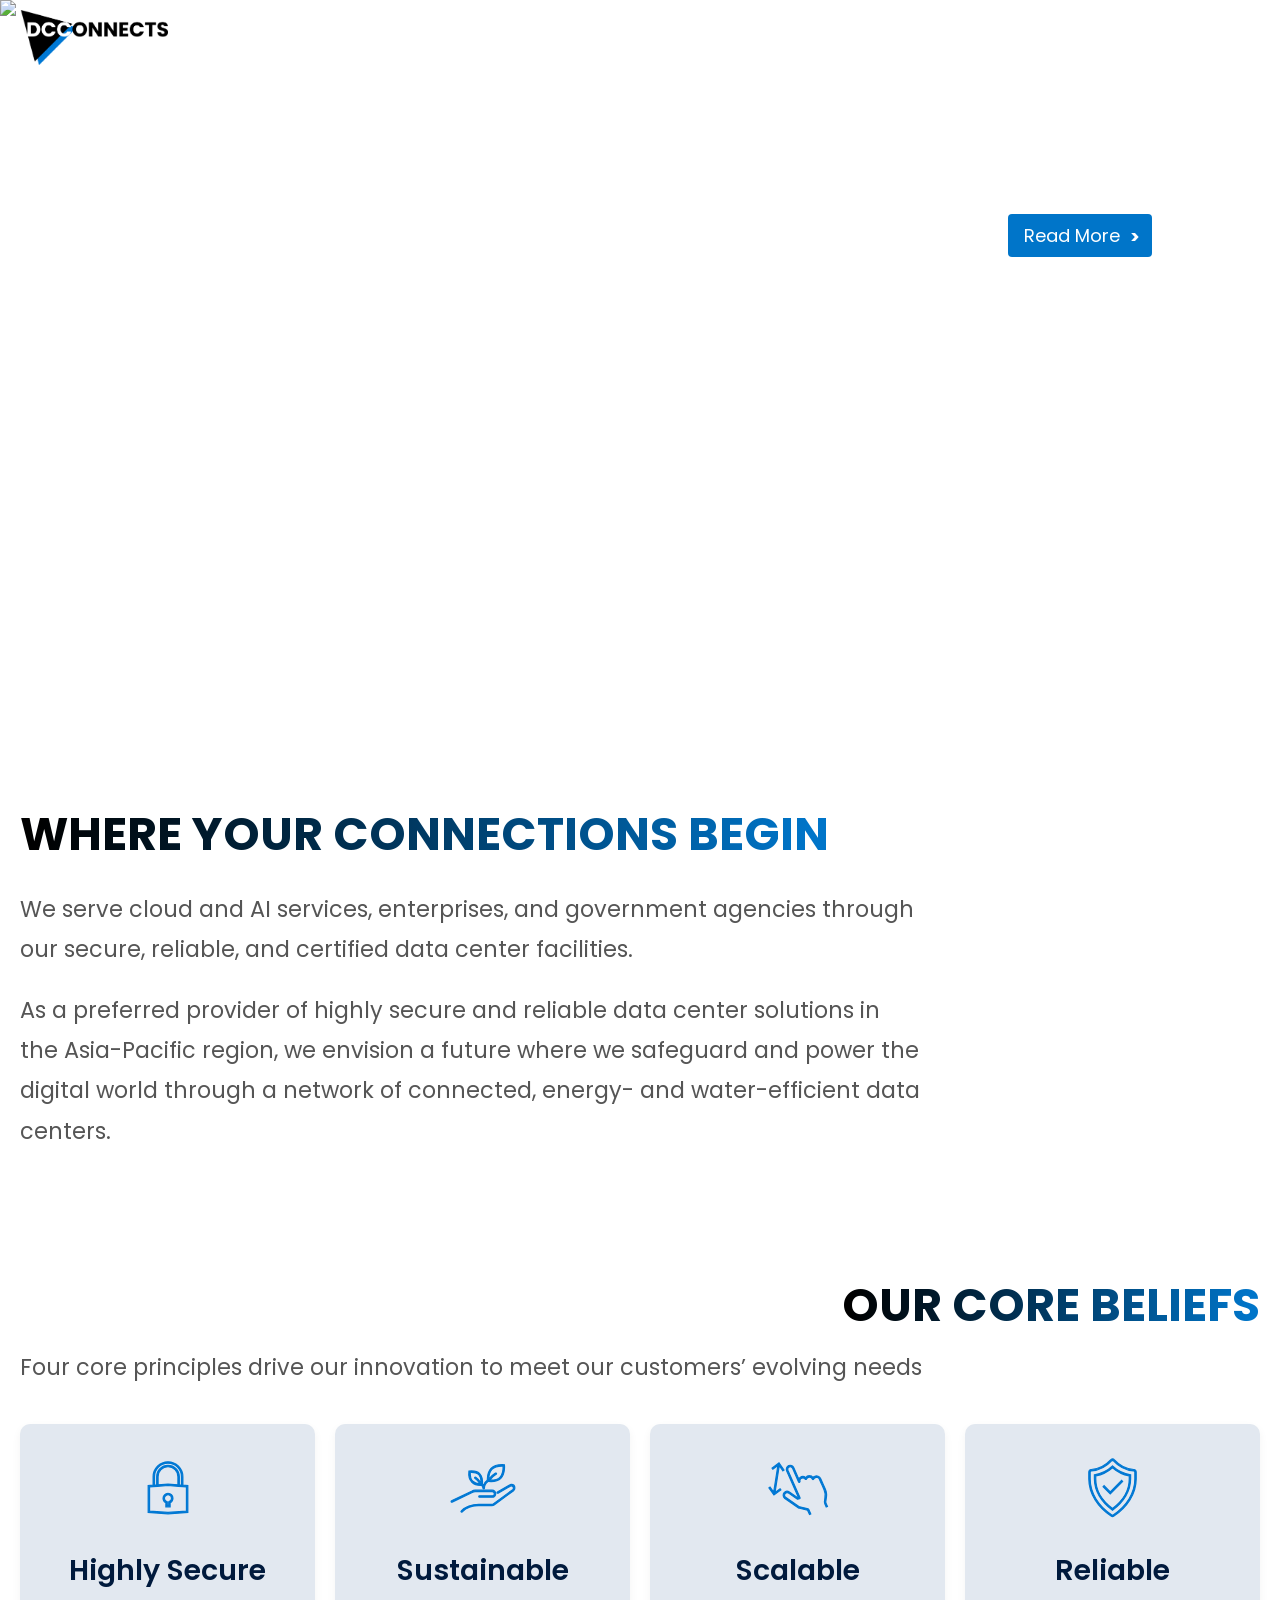
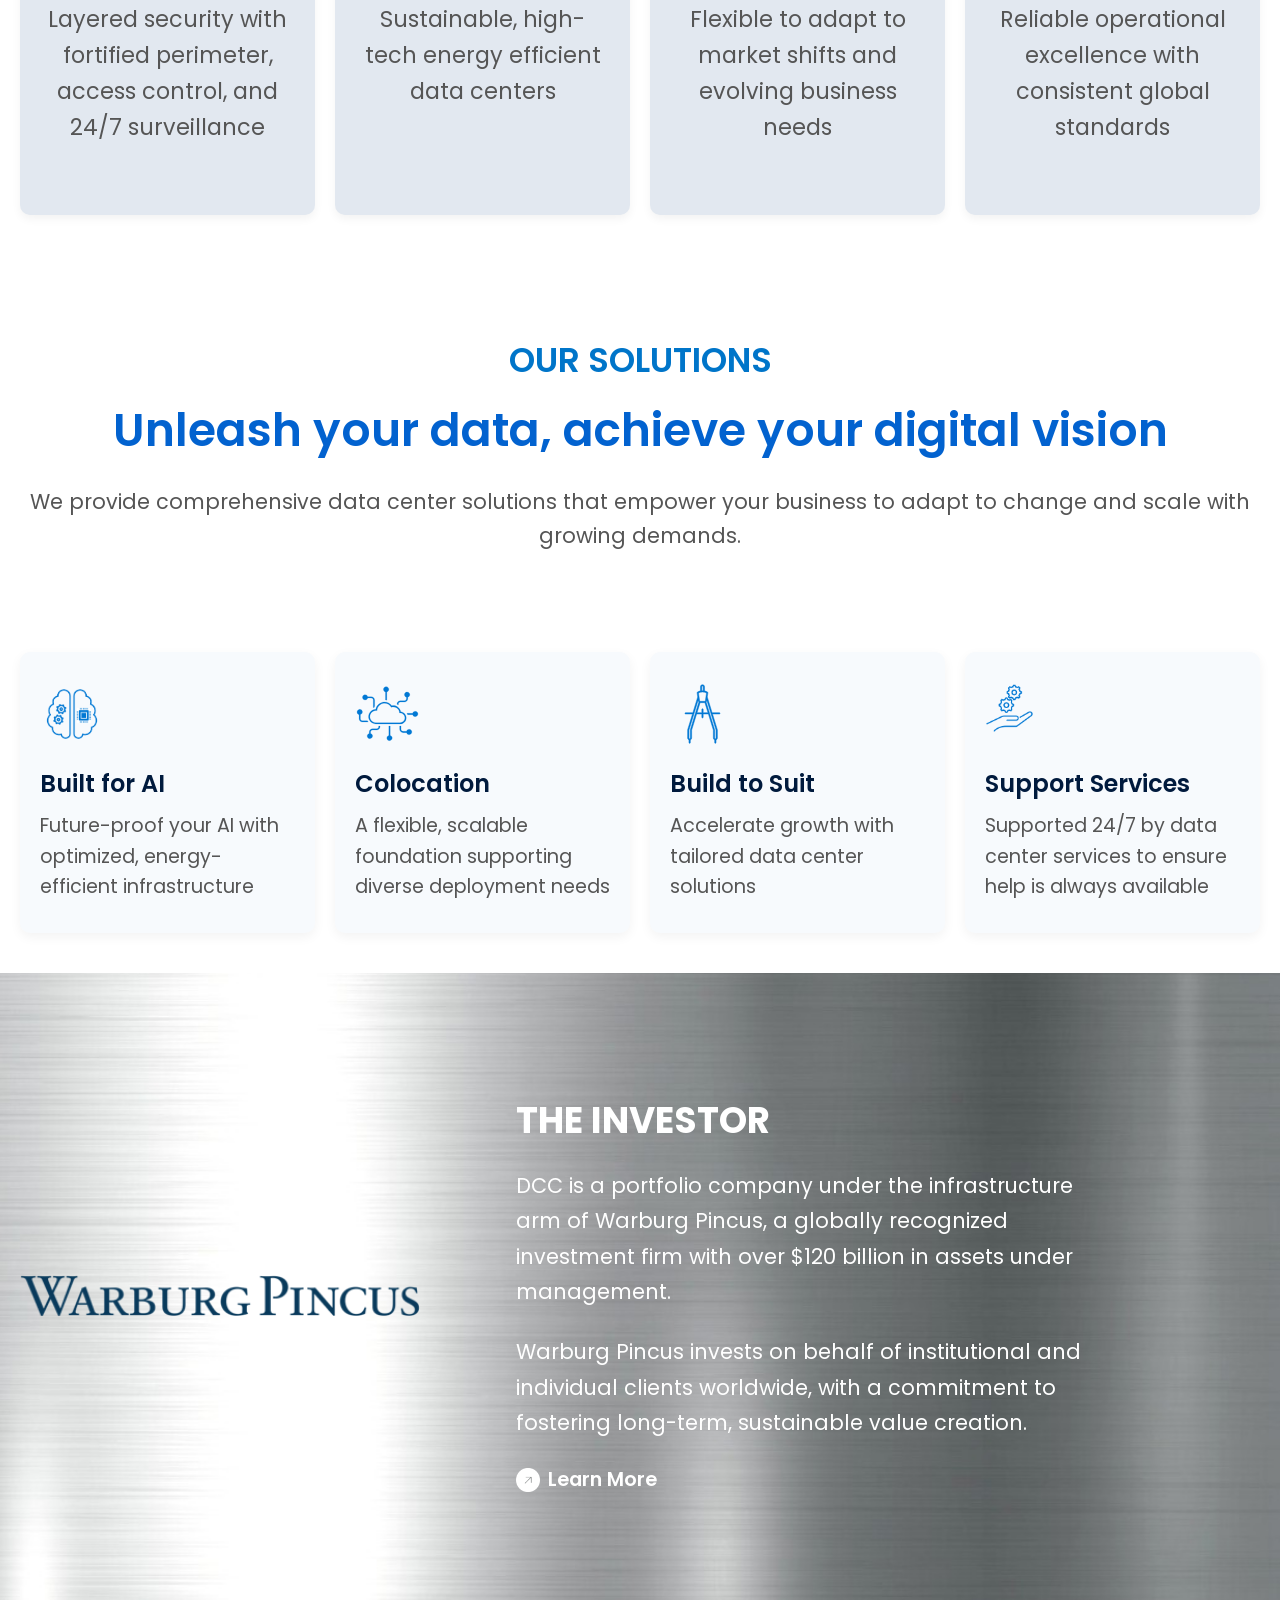
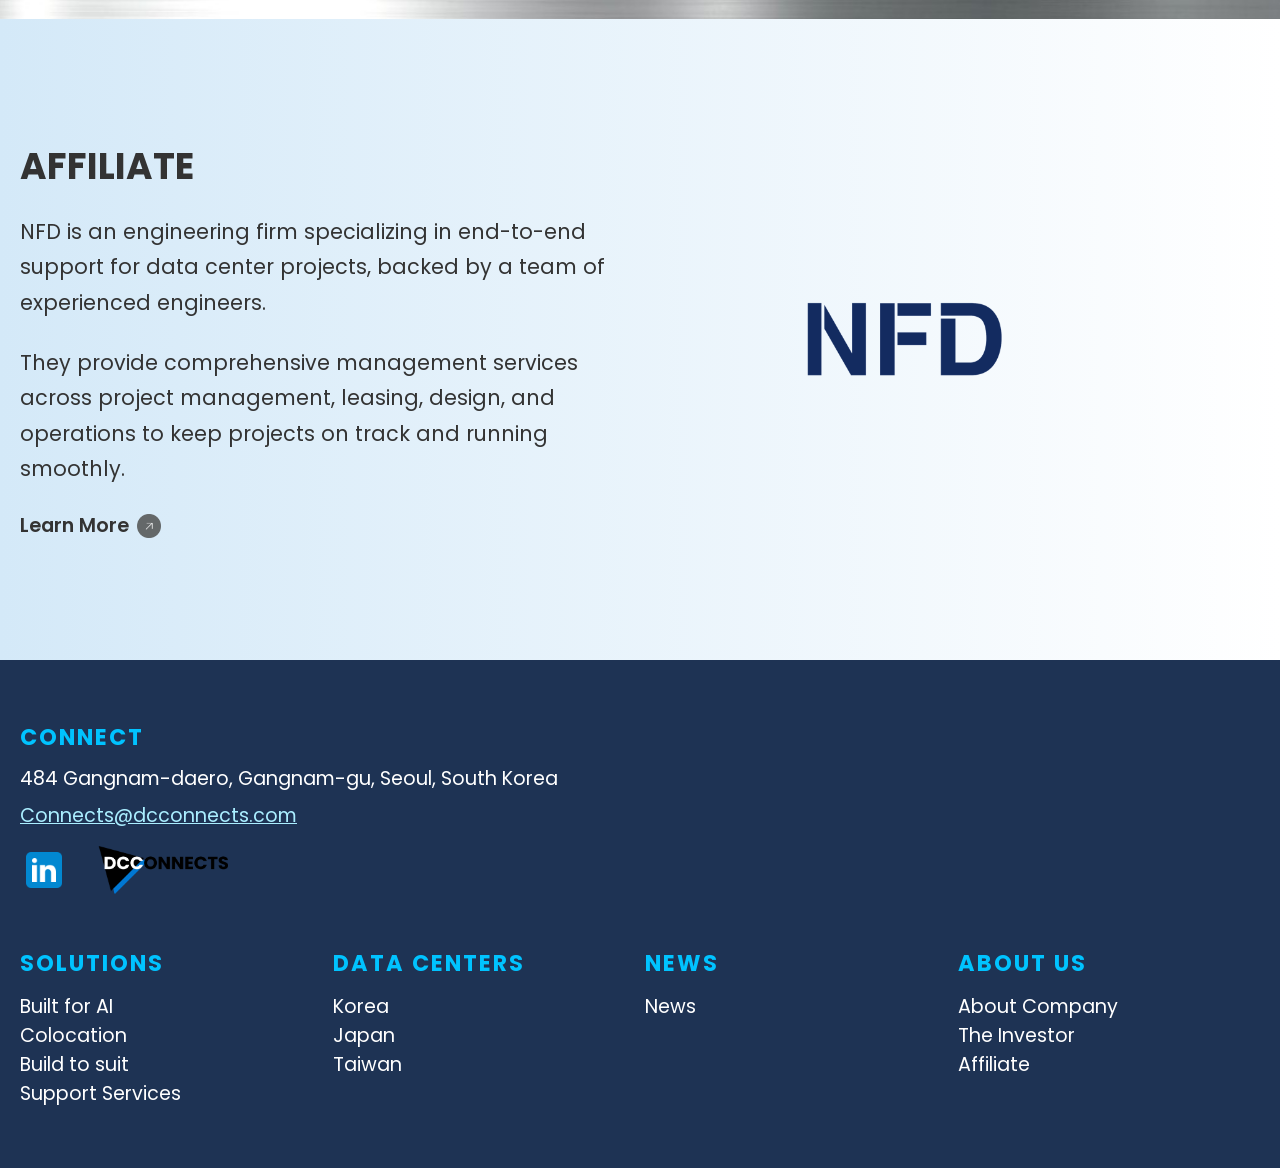
==== index.html @ b138216e "complete 70% built for ai page complete 70% built for ai page" ====
<!DOCTYPE html>
<html lang="en">
  <head>
    <meta charset="UTF-8" />
    <meta name="viewport" content="width=device-width, initial-scale=1.0" />
    <title>DC Connects</title>
    <link rel="stylesheet" href="css/common.css" />
    <link
      href="https://fonts.googleapis.com/css2?family=Poppins:wght@300;500;700&display=swap"
      rel="stylesheet"
    />
    <style></style>
  </head>
  <body>
    <!-- Header 영역 불러오기 -->
    <div id="header-include"></div>

    <section id="banner">
      <div class="banner-inner">
        <img
          src="images/BG Image/BG Image_01 Soul 01_cropped@2x.png"
          alt="Banner"
        />
        <div class="hero-text">
          <h1>Soul 01</h1>
          <a href="#">Read More</a>
        </div>
      </div>
    </section>
    <section class="content">
      <h2><span class="gradient-text">WHERE YOUR CONNECTIONS BEGIN</span></h2>
      <p>
        We serve cloud and AI services, enterprises, and government agencies
        through our secure, reliable, and certified data center facilities.
      </p>
      <p>
        As a preferred provider of highly secure and reliable data center
        solutions in the Asia-Pacific region, we envision a future where we
        safeguard and power the digital world through a network of connected,
        energy- and water-efficient data centers.
      </p>
    </section>
    <section class="core-beliefs">
      <div style="text-align: right">
        <h2><span class="gradient-text">OUR CORE BELIEFS</span></h2>
      </div>
      <div class="belief-intro">
        <p>
          Four core principles drive our innovation to meet our customers’
          evolving needs
        </p>
      </div>
      <div class="belief-grid">
        <div class="belief-card">
          <img
            src="images/Icons/Icon_01_Our_Core_Belief_01_Highlty Secure.svg"
            alt="Highly Secure"
          />
          <h3>Highly Secure</h3>
          <p>
            Layered security with fortified perimeter, access control, and 24/7
            surveillance
          </p>
        </div>
        <div class="belief-card">
          <img
            src="images/Icons/Icon_01 Our Core Belief_02 Sustainable.svg"
            alt="Sustainable"
          />
          <h3>Sustainable</h3>
          <p>Sustainable, high-tech energy efficient data centers</p>
        </div>
        <div class="belief-card">
          <img
            src="images/Icons/Icon_01 Our Core Belief_03 Scalable.svg"
            alt="Scalable"
          />
          <h3>Scalable</h3>
          <p>Flexible to adapt to market shifts and evolving business needs</p>
        </div>
        <div class="belief-card">
          <img
            src="images/Icons/Icon_01 Our Core Belief_04 Reliable.svg"
            alt="Reliable"
          />
          <h3>Reliable</h3>
          <p>
            Reliable operational excellence with consistent global standards
          </p>
        </div>
      </div>
    </section>

    <section class="solutions-section">
      <div class="solutions-inner">
        <p class="section-label">OUR SOLUTIONS</p>
        <h2 class="solutions-title">
          Unleash your data, achieve your digital vision
        </h2>
        <p class="solutions-description">
          We provide comprehensive data center solutions that empower your
          business to adapt to change and scale with growing demands.
        </p>
      </div>
    </section>

    <section class="solution-cards">
      <div class="solution-grid">
        <div class="solution-card">
          <img
            src="images/Icons/Icon_02 Our Solution_01 Built for AI.png"
            alt="Built for AI"
          />
          <h3>Built for AI</h3>
          <p>
            Future-proof your AI with optimized, energy-efficient infrastructure
          </p>
        </div>
        <div class="solution-card">
          <img
            src="images/Icons/Icon_02 Our Solution_02 Colocation.svg"
            alt="Colocation"
          />
          <h3>Colocation</h3>
          <p>
            A flexible, scalable foundation supporting diverse deployment needs
          </p>
        </div>
        <div class="solution-card">
          <img
            src="images/Icons/Icon_02 Our Solution_03 Build to Suit.svg"
            alt="Build to Suit"
          />
          <h3>Build to Suit</h3>
          <p>Accelerate growth with tailored data center solutions</p>
        </div>
        <div class="solution-card">
          <img
            src="images/Icons/Icon_02 Our Solution_04 Support Services.png"
            alt="Support Services"
          />
          <h3>Support Services</h3>
          <p>
            Supported 24/7 by data center services to ensure help is always
            available
          </p>
        </div>
      </div>
    </section>

    <section class="investor-affiliate">
      <div class="investor-section">
        <div class="investor-content">
          <img
            src="images/Company CI/CI_Warburg Pincus.png"
            alt="Warburg Pincus Logo"
            class="investor-logo"
          />
          <div class="investor-text">
            <h2>THE INVESTOR</h2>
            <p>
              DCC is a portfolio company under the infrastructure arm of Warburg
              Pincus, a globally recognized investment firm with over $120
              billion in assets under management.
            </p>
            <p>
              Warburg Pincus invests on behalf of institutional and individual
              clients worldwide, with a commitment to fostering long-term,
              sustainable value creation.
            </p>
            <a href="#" class="learn-more">
              <img src="images/Button/Button_Learn More 01.png" alt="Arrow" />
              Learn More
            </a>
          </div>
        </div>
      </div>

      <div class="affiliate-section">
        <div class="affiliate-content">
          <div class="affiliate-text">
            <h2>AFFILIATE</h2>
            <p>
              NFD is an engineering firm specializing in end-to-end support for
              data center projects, backed by a team of experienced engineers.
            </p>
            <p>
              They provide comprehensive management services across project
              management, leasing, design, and operations to keep projects on
              track and running smoothly.
            </p>
            <a href="#" class="learn-more">
              Learn More
              <img src="images/Button/Button_Learn More 02.png" alt="Arrow" />
            </a>
          </div>
          <img
            src="images/Company CI/CI_NFD.png"
            alt="NFD Logo"
            class="affiliate-logo"
          />
        </div>
      </div>
    </section>

    <!-- Footer 영역 불러오기 -->
    <div id="footer-include"></div>
    <script src="js/include.js"></script>
  </body>
  <script>
    /* Base scripts and layout logic for all pages */
    let resizeTimeout;
    let mobileDropdownInitialized = false;
    /* Responsive footer font and image size for under 958px */
    // Move nav inside .header-inner on desktop, outside on mobile
    function adjustNavPosition() {
      const headerInner = document.querySelector(".header-inner");
      const nav = document.querySelector("nav");
      if (!headerInner || !nav) return;
      if (window.innerWidth > 958) {
        if (!headerInner.contains(nav)) {
          headerInner.appendChild(nav);
        }
      } else {
        if (headerInner.contains(nav)) {
          headerInner.parentNode.parentNode.insertBefore(
            nav,
            headerInner.parentNode.nextSibling
          );
        }
      }
    }

    function enableMobileDropdown() {
      if (window.innerWidth > 958) {
        // Remove any existing onclick handlers to avoid conflicts on desktop
        document.querySelectorAll("nav ul li > a").forEach((link) => {
          link.onclick = null;
          link.classList.remove("open");
          if (link.parentElement) {
            link.parentElement.classList.remove("open");
          }
        });
        mobileDropdownInitialized = false;
        return;
      }

      if (mobileDropdownInitialized) return; // Prevent re-initialization

      const allMenuLinks = document.querySelectorAll("nav ul li > a");
      allMenuLinks.forEach((link) => {
        link.onclick = (e) => {
          const parent = link.parentElement;
          const isDropdown = parent.classList.contains("dropdown");
          const isOpen = parent.classList.contains("open");

          // Prevent default only for dropdowns
          if (isDropdown) {
            e.preventDefault();
          }

          // Reset all menu states
          document.querySelectorAll("nav ul li").forEach((item) => {
            item.classList.remove("open");
            const aTag = item.querySelector("a");
            if (aTag) {
              aTag.classList.remove("open");
            }
          });

          // Toggle dropdown only if it's a dropdown and was not already open
          if (isDropdown && !isOpen) {
            parent.classList.add("open");
            link.classList.add("open");
          } else if (!isDropdown) {
            // Close mobile menu if non-dropdown clicked
            document.body.classList.remove("menu-open");
          }
        };
      });
      mobileDropdownInitialized = true;
    }

    function onResize() {
      clearTimeout(resizeTimeout);
      resizeTimeout = setTimeout(() => {
        adjustNavPosition();
        enableMobileDropdown();
      }, 150);
    }

    window.addEventListener("load", () => {
      adjustNavPosition();
      enableMobileDropdown();
    });

    window.addEventListener("resize", onResize);
  </script>
</html>
---- css/common.css ----
/* Base styles and layout logic for all pages */
* {
  margin: 0;
  padding: 0;
  box-sizing: border-box;
  font-family: "Poppins", sans-serif;
}

body {
  background-color: #fff;
  color: #333;
}

header {
  position: absolute;
  top: 0;
  left: 0;
  width: 100%;
  z-index: 10;
  border-bottom: 1px solid rgba(255, 255, 255, 0.6);
  transition: background-color 0.3s ease;
}
header:hover {
  background-color: #fff;
}
.header-inner {
  max-width: 1440px;
  margin: 0 auto;
  padding: 10px 40px;
  display: flex;
  justify-content: space-between;
  align-items: center;
}
.logo img {
  height: 55px;
  margin-left: -20px;
}
nav ul {
  list-style: none;
  display: flex;
  gap: 25px;
}
nav ul li {
  position: relative;
}
nav ul li a {
  color: #fff;
  text-decoration: none;
  font-weight: 400;
  font-size: 1.38rem;
  position: relative;
}
nav ul li.dropdown > a {
  padding-right: 18px;
  display: inline-block;
}
nav ul li.dropdown > a::after {
  content: ">";
  position: absolute;
  right: 0;
  top: 50%;
  transform: translateY(-50%) rotate(90deg);
  transition: transform 0.3s ease;
  font-size: 1.25rem;
}
nav ul li.open > a::after {
  transform: translateY(-50%) rotate(-90deg);
}
nav ul li > a::before,
nav ul li.dropdown > a::before {
  content: "";
  position: absolute;
  bottom: -3px;
  left: 0;
  width: 0;
  height: 2px;
  background-color: #0075c9;
  transition: width 0.3s ease;
}
nav ul li.dropdown:hover > a::before,
nav ul li:hover > a::before {
  width: 100%;
}
#banner {
  position: relative;
  width: 100%;
  height: 760px;
  text-align: center;
  color: #fff;
  overflow: hidden;
}
.banner-inner {
  position: relative;
  max-width: 1440px;
  height: 760px;
  margin: 0 auto;
}
#banner img {
  z-index: 2;
  height: 760px;
  width: 1440px;
  display: block;
  margin: auto;
}
.hero-text {
  position: absolute;
  top: 25%;
  right: 10%;
  transform: translateY(-50%);
  color: #fff;
  text-align: right;
  z-index: 3;
}
.hero-text h1 {
  font-size: 3.375rem;
  font-weight: 600;
}
.hero-text a {
  color: #fff;
  background-color: #0075c9;
  padding: 8px 16px;
  border-radius: 4px;
  text-decoration: none;
  font-size: 1.125rem;
  margin-top: 10px;
  display: inline-block;
  transition: background-color 0.3s ease, transform 0.3s ease;
  position: relative;
  padding-right: 32px;
}
.hero-text a::after {
  content: ">";
  position: absolute;
  right: 12px;
  top: 50%;
  transform: translateY(-50%);
  font-weight: bold;
  transition: transform 0.3s ease;
}
.hero-text a:hover {
  background-color: #004b8a;
  transform: translateX(5px);
}
.hero-text a:hover::after {
  transform: translateY(-50%) translateX(10px);
}
.content {
  padding: 40px 0;
  width: 100%;
  max-width: clamp(320px, 100vw - 40px, 900px);
  margin-left: calc((100% - 1440px) / 2 + 20px);
  margin-right: auto;
}
.content h2 {
  font-size: 2.875rem;
  color: #001a3d;
  margin-bottom: 20px;
  font-weight: 700;
}
.content h2 span {
  color: #0075c9;
}
.gradient-text {
  background: linear-gradient(to right, #000 2%, #0075c9 98%);
  -webkit-background-clip: text;
  -webkit-text-fill-color: transparent;
  display: inline-block;
}
.content p {
  font-size: 1.4rem;
  line-height: 1.8;
  color: #555;
  margin-bottom: 20px;
}
header:hover nav ul li a {
  color: #000;
}
.hamburger {
  display: none;
  background: none;
  border: none;
  font-size: 36px;
  color: white;
  cursor: pointer;
  z-index: 20;
}
.core-beliefs {
  max-width: 1440px;
  margin: 60px auto;
  padding: 0 20px;
  text-align: center;
}
.core-beliefs h2 {
  font-size: 2.875rem;
  color: #001a3d;
  margin-bottom: 10px;
  font-weight: 700;
}
.core-beliefs p {
  font-size: 1.25rem;
  color: #555;
  margin-bottom: 40px;
}
.belief-grid {
  display: grid;
  grid-template-columns: repeat(auto-fit, minmax(240px, 1fr));
  gap: 20px;
}
.belief-card {
  background: #e2e8f0;
  padding: 30px 20px;
  border-radius: 10px;
  box-shadow: 0 4px 10px rgba(0, 0, 0, 0.05);
}
.belief-card img {
  height: 68px;
  margin-bottom: 20px;
}
.belief-card h3 {
  font-size: 1.775rem;
  color: #001a3d;
  margin-bottom: 10px;
  font-weight: 600;
}
.belief-card p {
  font-size: 1.4rem;
  color: #555;
  line-height: 1.6;
}
.belief-intro p {
  font-size: 1.4rem;
  text-align: left;
}
.solutions-section {
  padding: 60px 20px;
  max-width: 1440px;
  margin: 0 auto;
  text-align: center;
}
.solutions-inner {
  max-width: 1440px;
  margin: 0 auto;
}
.section-label {
  color: #0075c9;
  font-weight: 600;
  font-size: 2.125rem;
  margin-bottom: 10px;
}
.solutions-title {
  font-size: 2.85rem;
  font-weight: 530;
  color: #0262cf;
  margin-bottom: 20px;
}
.solutions-description {
  font-size: 1.3rem;
  color: #555;
  line-height: 1.6;
}
.solution-cards {
  max-width: 1440px;
  margin: 40px auto;
  padding: 0 20px;
  text-align: center;
}
.solution-grid {
  display: grid;
  grid-template-columns: repeat(auto-fit, minmax(240px, 1fr));
  gap: 20px;
}
.solution-card {
  padding: 30px 20px;
  border-radius: 10px;
  background: #f7fafd;
  box-shadow: 0 4px 12px rgba(0, 0, 0, 0.05);
  text-align: left;
}
.solution-card img {
  height: 64px;
  margin: 0 0 20px 0;
  display: block;
}
.solution-card h3 {
  font-size: 1.5rem;
  font-weight: 600;
  color: #001a3d;
  margin-bottom: 10px;
  text-align: left;
}
.solution-card p {
  font-size: 1.2rem;
  color: #555;
  line-height: 1.6;
  text-align: left;
}
.investor-affiliate {
  width: 100%;
  font-family: "Poppins", sans-serif;
}
.investor-section {
  background-image: url("../images/BG\ Image/BG Image_0101 The Invester.jpg");
  background-size: cover;
  background-position: center;
  color: #fff;
  padding: 120px 20px;
}
.investor-content {
  display: flex;
  justify-content: space-between;
  align-items: center;
  max-width: 1440px;
  margin: 0 auto;
  gap: 40px;
}
.investor-logo {
  width: 400px;
  flex-shrink: 0;
}
.investor-text {
  max-width: 60%;
}
.investor-text h2,
.affiliate-text h2 {
  font-size: 2.25rem;
  font-weight: 700;
  margin-bottom: 20px;
}
.investor-text p,
.affiliate-text p {
  font-size: 1.3rem;
  line-height: 1.7;
  margin-bottom: 25px;
  max-width: 80%;
}
.affiliate-section {
  background: linear-gradient(to right, #d4e9f8 0%, #fff 100%);
  padding: 120px 20px;
}
.affiliate-content {
  display: flex;
  justify-content: space-between;
  align-items: center;
  max-width: 1440px;
  margin: 0 auto;
  gap: 40px;
}
.affiliate-text {
  max-width: 60%;
  color: #333;
}
.affiliate-logo {
  max-width: 200px;
  width: 100%;
  margin-right: auto;
}
.learn-more {
  display: inline-flex;
  align-items: center;
  gap: 8px;
  font-weight: 600;
  font-size: 1.2rem;
  text-decoration: none;
  color: inherit;
}
.learn-more img {
  width: 24px;
  height: auto;
}
.footer-title {
  font-size: 1.4rem;
}

/* Mobile styles */
@media screen and (max-width: 958px) {
  header {
    background-color: #fff;
    position: relative;
  }
  .hamburger {
    display: block;
    color: #000;
  }
  nav {
    display: none;
    position: relative;
    width: 100%;
    background: linear-gradient(to bottom, #f5f7fa 0%, #e0e5ec 100%);
    padding-right: 2px;
    z-index: 99;
    color: #000;
  }
  body.menu-open nav {
    display: block;
    padding: 20px 20px;
    text-align: right;
  }
  nav ul {
    flex-direction: column;
    gap: 16px;
  }
  nav ul li .submenu {
    position: relative;
    display: none;
    background: #fff;
    padding-left: 0;
    padding-right: 0;
    margin-top: 8px;
    flex-direction: column;
    text-align: right;
    width: 100%;
  }
  nav ul li.open .submenu {
    display: flex;
    flex-direction: column;
  }
  nav ul li:not(.open) .submenu {
    display: none !important;
  }
  nav ul li .submenu a {
    padding: 10px 0;
    padding-right: 10px;
    display: block;
    color: #000;
  }
  nav ul li a {
    color: #000;
  }
  nav ul li.dropdown > a::after {
    transform: translateY(-50%) rotate(90deg);
    transition: transform 0.3s ease;
  }
  nav ul li > a::before {
    width: 0;
  }
  nav ul li.open > a::after {
    transform: translateY(-50%) rotate(-90deg);
  }
  nav ul li.open > a.open::before {
    width: 100%;
  }
  nav ul li .submenu a::before,
  nav ul li .submenu a::after {
    display: none !important;
    content: none !important;
  }
  nav ul li > a::before,
  nav ul li.open > a.open::before,
  nav ul li a:hover::before {
    display: none !important;
    content: none !important;
  }
  #banner {
    height: auto;
  }
  .banner-inner {
    position: relative;
    width: 100vw;
    height: auto;
    overflow: hidden;
  }
  #banner img {
    width: 100%;
    height: auto;
    display: block;
    object-fit: cover;
  }
  .hero-text {
    width: 90%;
    max-width: 380px;
    padding: 10px 15px;
    right: 5%;
    top: 15%;
    transform: translateY(-50%);
  }
  .hero-text h1 {
    font-size: 5vw;
  }
  .hero-text a {
    font-size: 2.5vw;
  }
  .content h2 {
    font-size: 1.5rem;
  }
  .core-beliefs h2 {
    font-size: 1.5rem;
    text-align: left;
  }
  .content p {
    font-size: 1rem;
    line-height: 1.6;
  }
  .belief-intro p {
    font-size: 1rem;
    line-height: 1.6;
  }
  .belief-card img {
    height: 58px;
  }
  .belief-card p {
    padding-left: 1px;
    padding-right: 1px;
  }
  .belief-card h3 {
    font-size: 1.475rem;
    font-weight: 550;
  }
  .solutions-title {
    font-size: 1.5rem;
  }
  .solutions-description {
    font-size: 1rem;
  }
  .solution-card h3 {
    font-size: 1.25rem;
  }
  .solution-card p {
    font-size: 0.95rem;
  }
  .solution-card img {
    height: 52px;
  }
  .investor-content,
  .affiliate-content {
    flex-direction: column;
    align-items: flex-start;
    text-align: left;
    gap: 24px;
  }
  .investor-logo {
    align-self: left;
    width: 300px;
  }
  .affiliate-logo {
    align-self: left;
    width: 100px;
  }
  .investor-text,
  .affiliate-text {
    max-width: 100%;
  }
  .investor-text h2,
  .affiliate-text h2 {
    font-size: 1.75rem;
  }
  .investor-text p,
  .affiliate-text p {
    font-size: 1.1rem;
  }
  .learn-more {
    font-size: 1rem;
  }
  .learn-more img {
    width: 18px;
  }
  footer {
    padding: 40px 20px;
  }
  footer h3,
  footer h4 {
    font-size: 1rem;
  }
  footer p {
    font-size: 0.9rem;
  }
  footer img {
    height: 36px !important;
  }

  .footer-title {
    font-size: 1.3rem;
  }
  .investor-section,
  .affiliate-section {
    padding: 80px 20px;
  }
}

/* Dropdown submenu styles - Glassmorphism effect & smooth animation for desktop */
nav ul li .submenu {
  position: absolute;
  top: 100%;
  left: 0;
  display: flex;
  gap: 12px;
  background: rgba(255, 255, 255, 0.15);
  backdrop-filter: blur(12px);
  padding: 14px 20px;
  border-radius: 10px;
  opacity: 0;
  transform: translateY(10px);
  transition: opacity 0.4s ease, transform 0.4s ease;
  pointer-events: none;
  z-index: 999;
  box-shadow: 0 8px 20px rgba(0, 0, 0, 0.1);
  min-width: 240px;
}
nav ul li.open .submenu {
  opacity: 1;
  transform: translateY(0);
  pointer-events: auto;
}
nav ul li .submenu a {
  color: #000;
  font-size: 1.125rem;
  text-decoration: none;
  padding: 12px 16px;
  transition: color 0.2s ease;
  white-space: nowrap;
}
nav ul li .submenu a:hover {
  color: #0075c9;
}
@media screen and (max-width: 1440px) {
  .content {
    margin-left: 20px;
    margin-right: 20px;
  }
}
@media screen and (min-width: 1440px) {
  #banner::before {
    content: "";
    position: absolute;
    top: 0;
    left: 0;
    width: 100%;
    height: 100%;
    filter: blur(16px) brightness(0.9);
    transform: scale(1.05);
    z-index: 1;
    opacity: 0.6;
  }
  #banner img {
    z-index: 2;
  }
}
/* Show submenu on hover for desktop (width >= 959px) */
@media screen and (min-width: 958px) {
  nav ul li:hover .submenu {
    opacity: 1;
    transform: translateY(0);
    pointer-events: auto;
  }
  nav ul li:hover > a::after {
    transform: translateY(-50%) rotate(-90deg);
  }
}

/* Responsive footer menu blocks: flex-wrap on small screens */
@media screen and (max-width: 958px) {
  .footer-menus {
    flex-wrap: wrap !important;
  }
}
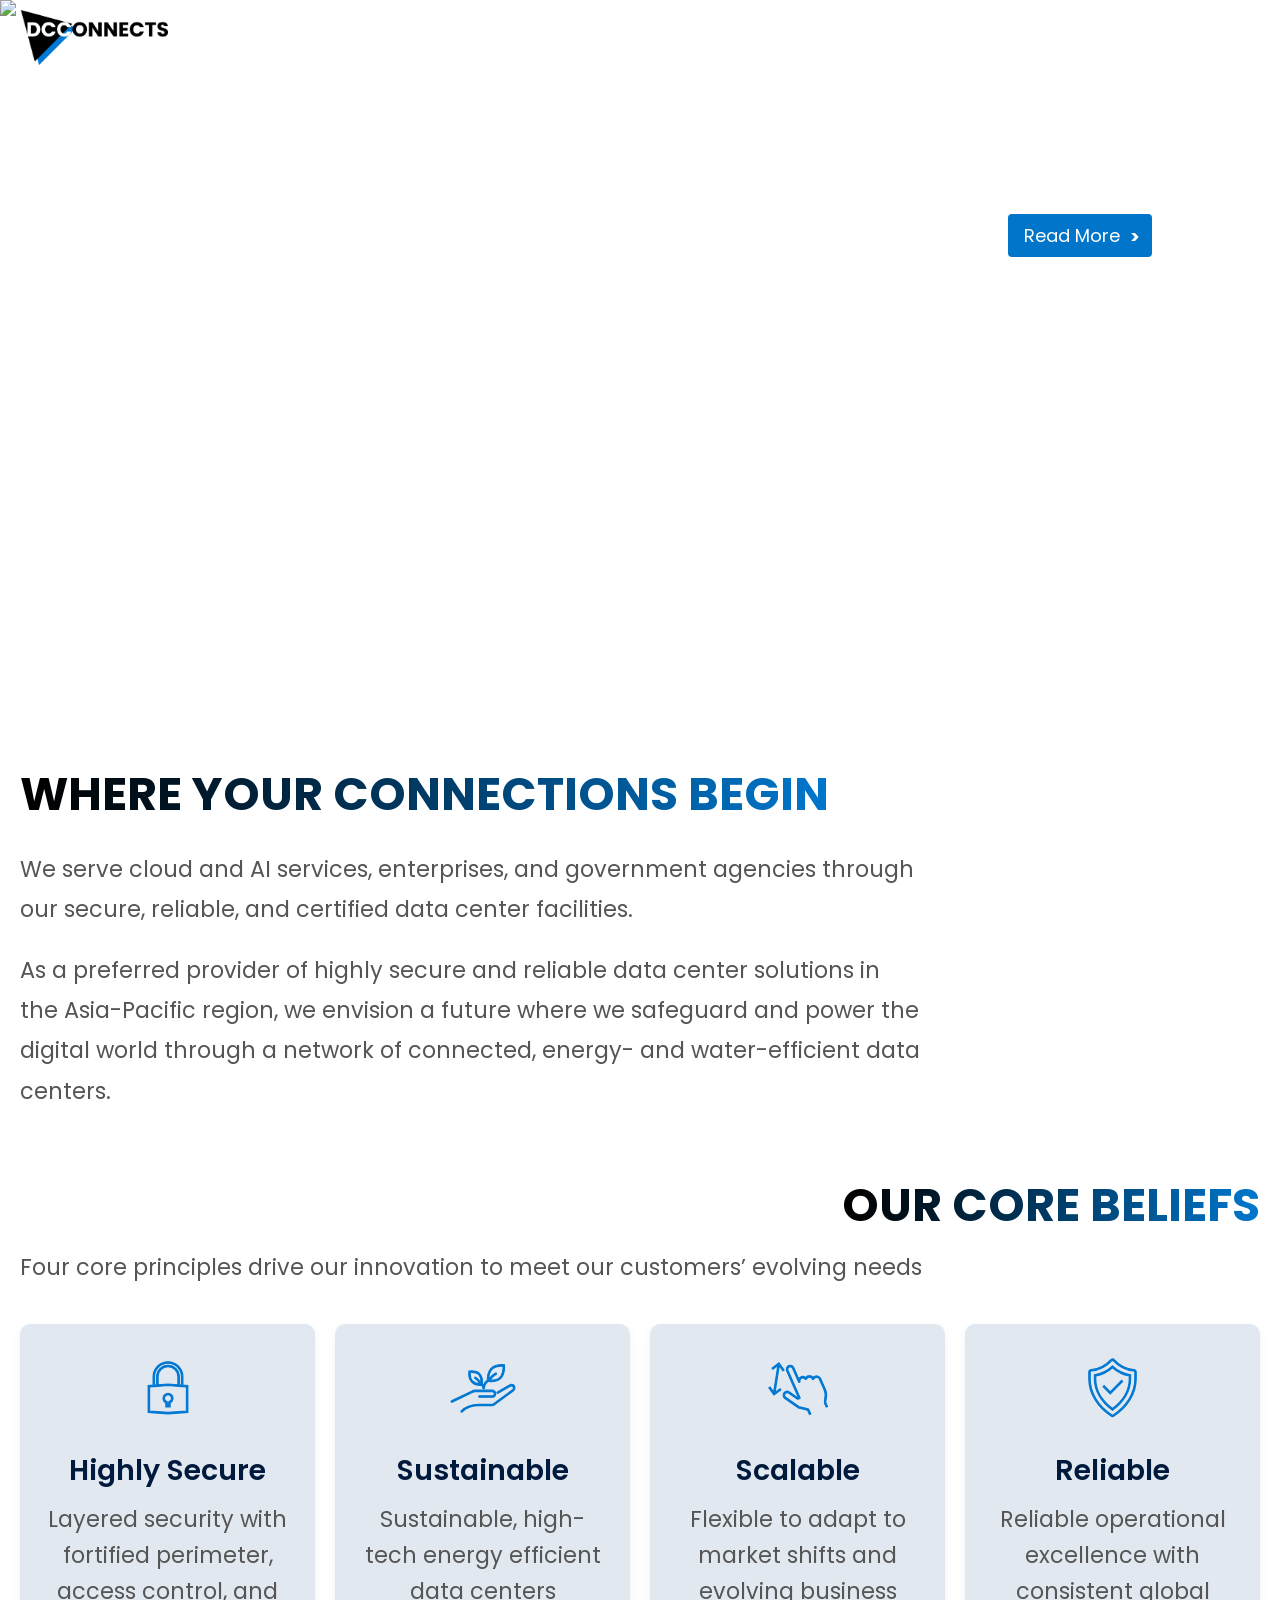
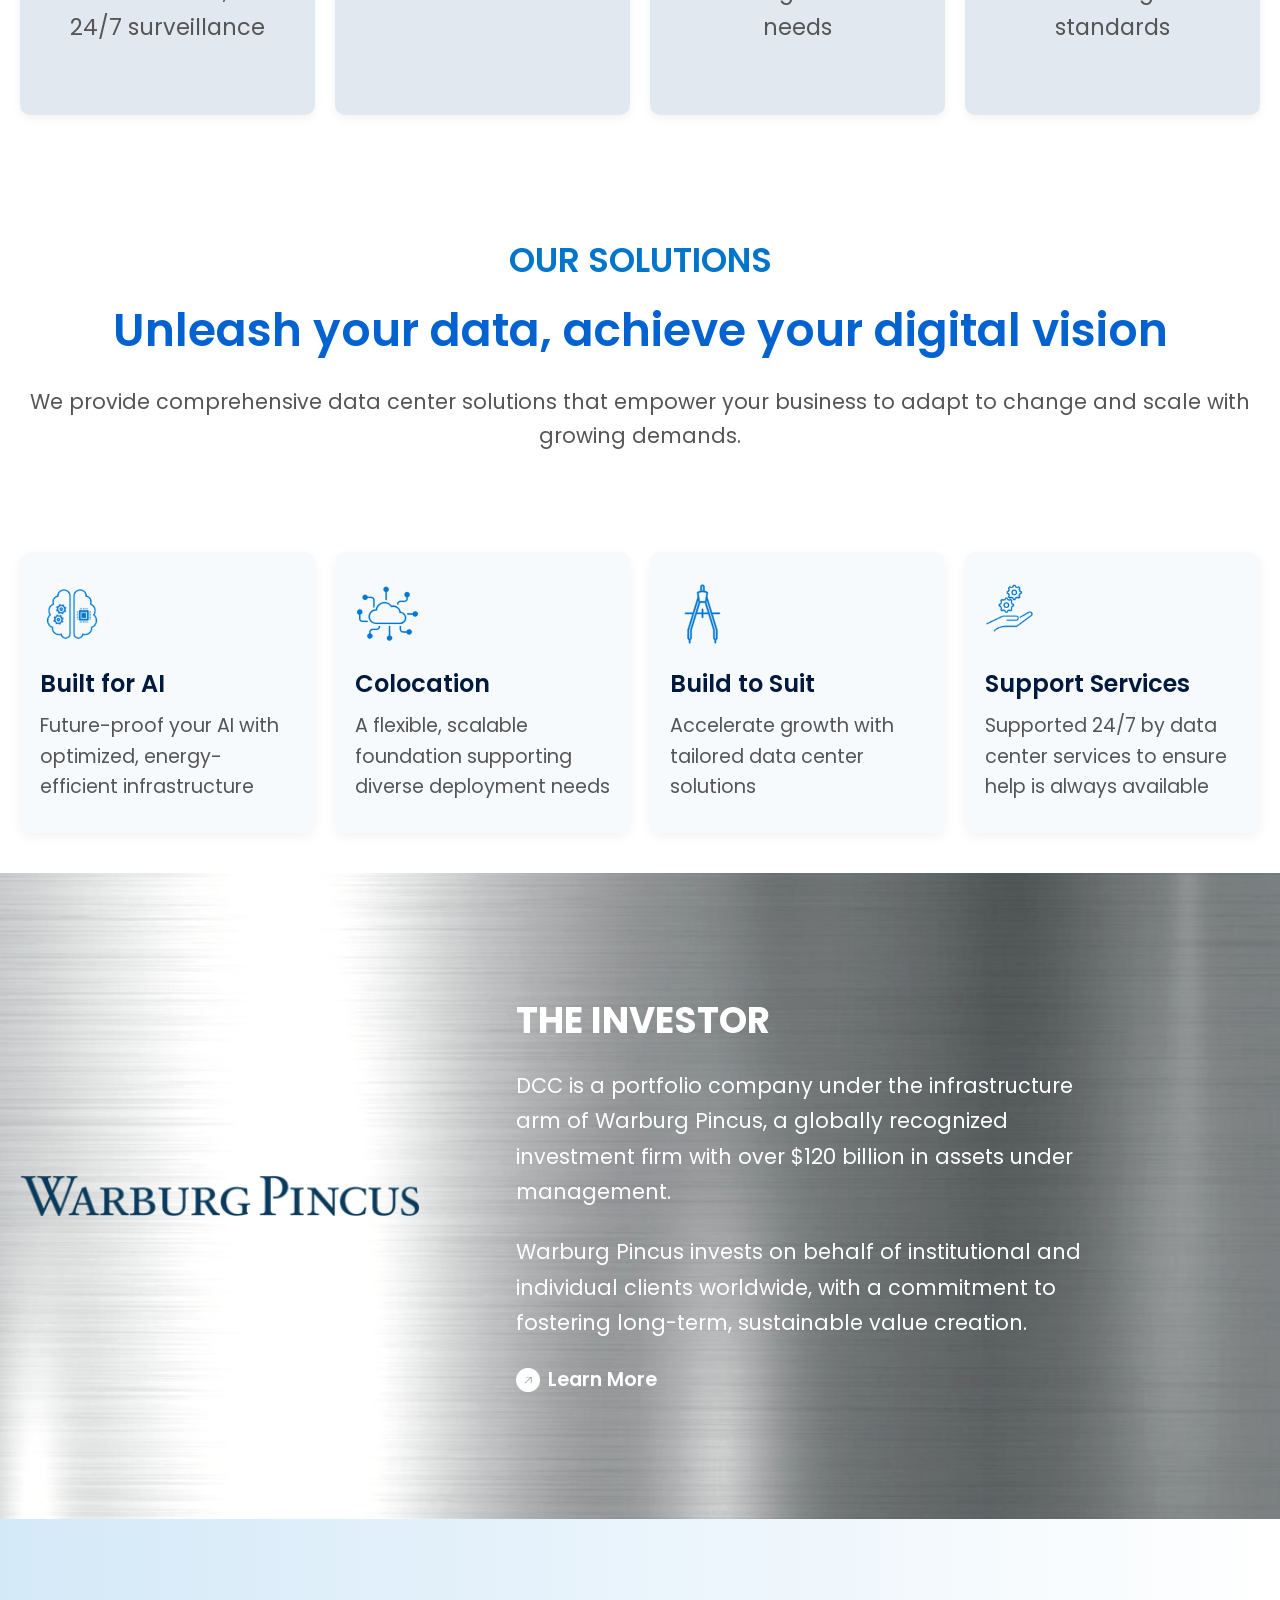
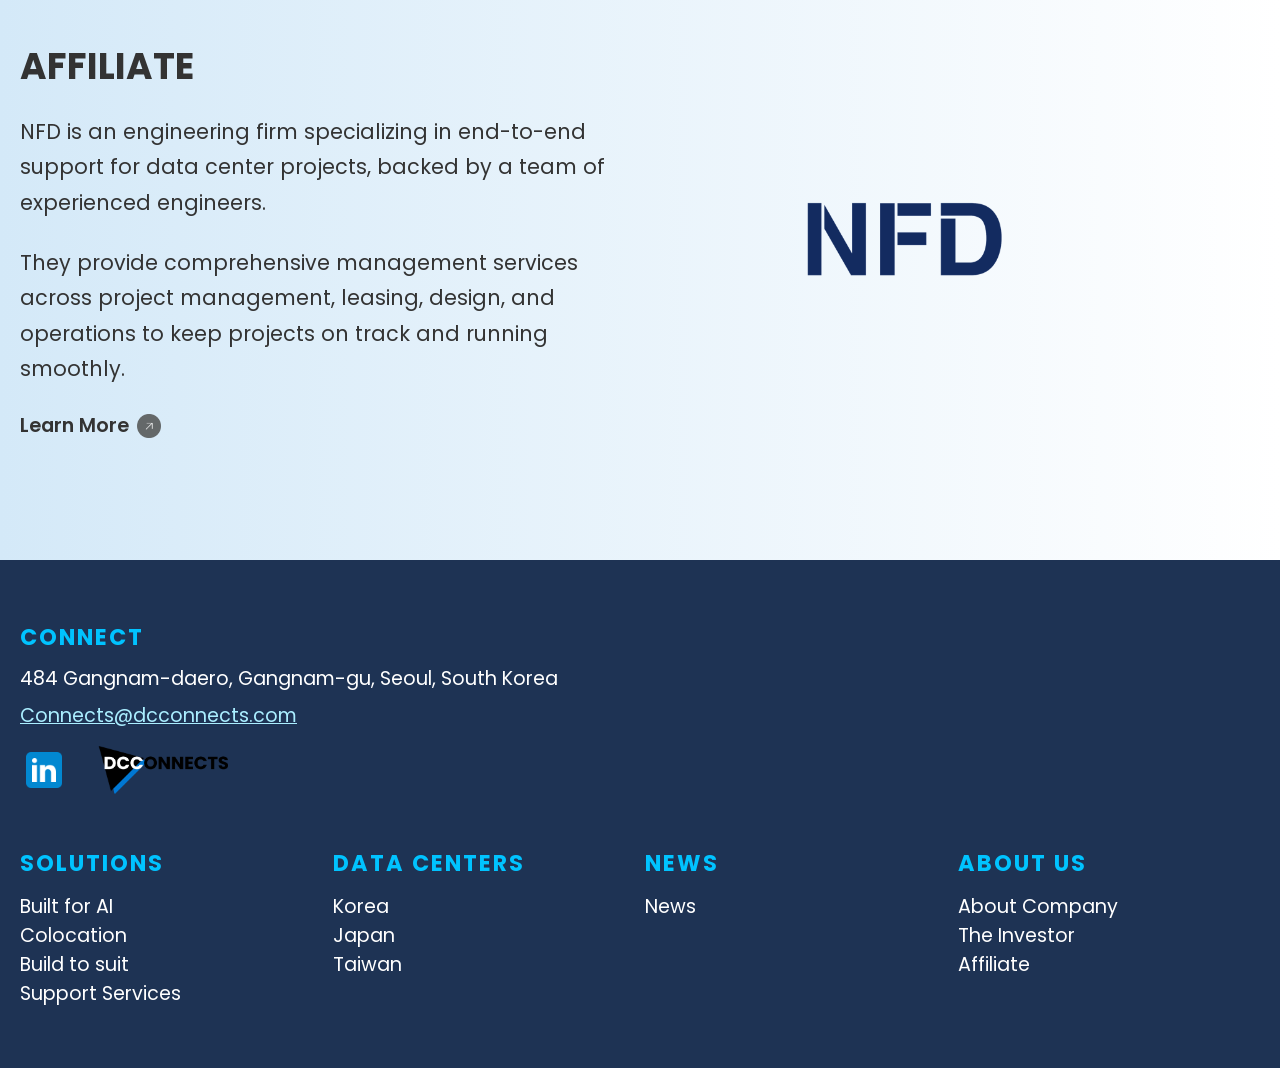
==== commit be03408f: "set up links set up links" ====
--- a/index.html
+++ b/index.html
@@ -23,12 +23,12 @@
         />
         <div class="hero-text">
           <h1>Soul 01</h1>
-          <a href="#">Read More</a>
+          <a href="data-center-soul01.html">Read More</a>
         </div>
       </div>
     </section>
     <section class="content">
-      <h2><span class="gradient-text">WHERE YOUR CONNECTIONS BEGIN</span></h2>
+      <h2><span id="company" class="gradient-text">WHERE YOUR CONNECTIONS BEGIN</span></h2>
       <p>
         We serve cloud and AI services, enterprises, and government agencies
         through our secure, reliable, and certified data center facilities.
@@ -106,7 +106,7 @@
 
     <section class="solution-cards">
       <div class="solution-grid">
-        <div class="solution-card">
+        <div class="solution-card" onclick="window.location.href='built-ai.html'">
           <img
             src="images/Icons/Icon_02 Our Solution_01 Built for AI.png"
             alt="Built for AI"
@@ -116,7 +116,7 @@
             Future-proof your AI with optimized, energy-efficient infrastructure
           </p>
         </div>
-        <div class="solution-card">
+        <div class="solution-card" onclick="window.location.href='services.html#colocation-hero'">
           <img
             src="images/Icons/Icon_02 Our Solution_02 Colocation.svg"
             alt="Colocation"
@@ -126,7 +126,7 @@
             A flexible, scalable foundation supporting diverse deployment needs
           </p>
         </div>
-        <div class="solution-card">
+        <div class="solution-card" onclick="window.location.href='services.html#build-to-suit'">
           <img
             src="images/Icons/Icon_02 Our Solution_03 Build to Suit.svg"
             alt="Build to Suit"
@@ -134,7 +134,7 @@
           <h3>Build to Suit</h3>
           <p>Accelerate growth with tailored data center solutions</p>
         </div>
-        <div class="solution-card">
+        <div class="solution-card" onclick="window.location.href='services.html#support-services'">
           <img
             src="images/Icons/Icon_02 Our Solution_04 Support Services.png"
             alt="Support Services"
@@ -149,7 +149,7 @@
     </section>
 
     <section class="investor-affiliate">
-      <div class="investor-section">
+      <div id="investor-section" class="investor-section">
         <div class="investor-content">
           <img
             src="images/Company CI/CI_Warburg Pincus.png"
@@ -176,7 +176,7 @@
         </div>
       </div>
 
-      <div class="affiliate-section">
+      <div id="affiliate-section" class="affiliate-section">
         <div class="affiliate-content">
           <div class="affiliate-text">
             <h2>AFFILIATE</h2>
--- a/css/common.css
+++ b/css/common.css
@@ -1,4 +1,8 @@
 /* Base styles and layout logic for all pages */
+html {
+  scroll-behavior: smooth;
+}
+
 * {
   margin: 0;
   padding: 0;
@@ -81,6 +85,7 @@
 nav ul li:hover > a::before {
   width: 100%;
 }
+
 #banner {
   position: relative;
   width: 100%;
@@ -145,11 +150,11 @@
   transform: translateY(-50%) translateX(10px);
 }
 .content {
-  padding: 40px 0;
   width: 100%;
   max-width: clamp(320px, 100vw - 40px, 900px);
-  margin-left: calc((100% - 1440px) / 2 + 20px);
+  margin-left: calc((100% - 1440px) / 2 + 120px);
   margin-right: auto;
+  margin-bottom: 60px;
 }
 .content h2 {
   font-size: 2.875rem;
@@ -275,6 +280,15 @@
   background: #f7fafd;
   box-shadow: 0 4px 12px rgba(0, 0, 0, 0.05);
   text-align: left;
+  display: block;
+  text-decoration: none;
+  color: inherit;
+  transition: transform 0.3s ease, box-shadow 0.3s ease;
+}
+.solution-card:hover {
+  transform: translateY(-8px);
+  box-shadow: 0 10px 20px rgba(0, 0, 0, 0.2);
+  background-color: #f0f4ff;
 }
 .solution-card img {
   height: 64px;
@@ -480,24 +494,25 @@
     font-size: 2.5vw;
   }
   .content h2 {
-    font-size: 1.5rem;
+    font-size: 2rem;
   }
   .core-beliefs h2 {
-    font-size: 1.5rem;
+    font-size: 2rem;
     text-align: left;
   }
   .content p {
-    font-size: 1rem;
+    font-size: 1.2rem;
     line-height: 1.6;
   }
   .belief-intro p {
-    font-size: 1rem;
+    font-size: 1.2rem;
     line-height: 1.6;
   }
   .belief-card img {
     height: 58px;
   }
   .belief-card p {
+    font-size: 1.3rem;
     padding-left: 1px;
     padding-right: 1px;
   }
@@ -509,13 +524,13 @@
     font-size: 1.5rem;
   }
   .solutions-description {
-    font-size: 1rem;
+    font-size: 1.2rem;
   }
   .solution-card h3 {
     font-size: 1.25rem;
   }
   .solution-card p {
-    font-size: 0.95rem;
+    font-size: 1.95rem;
   }
   .solution-card img {
     height: 52px;
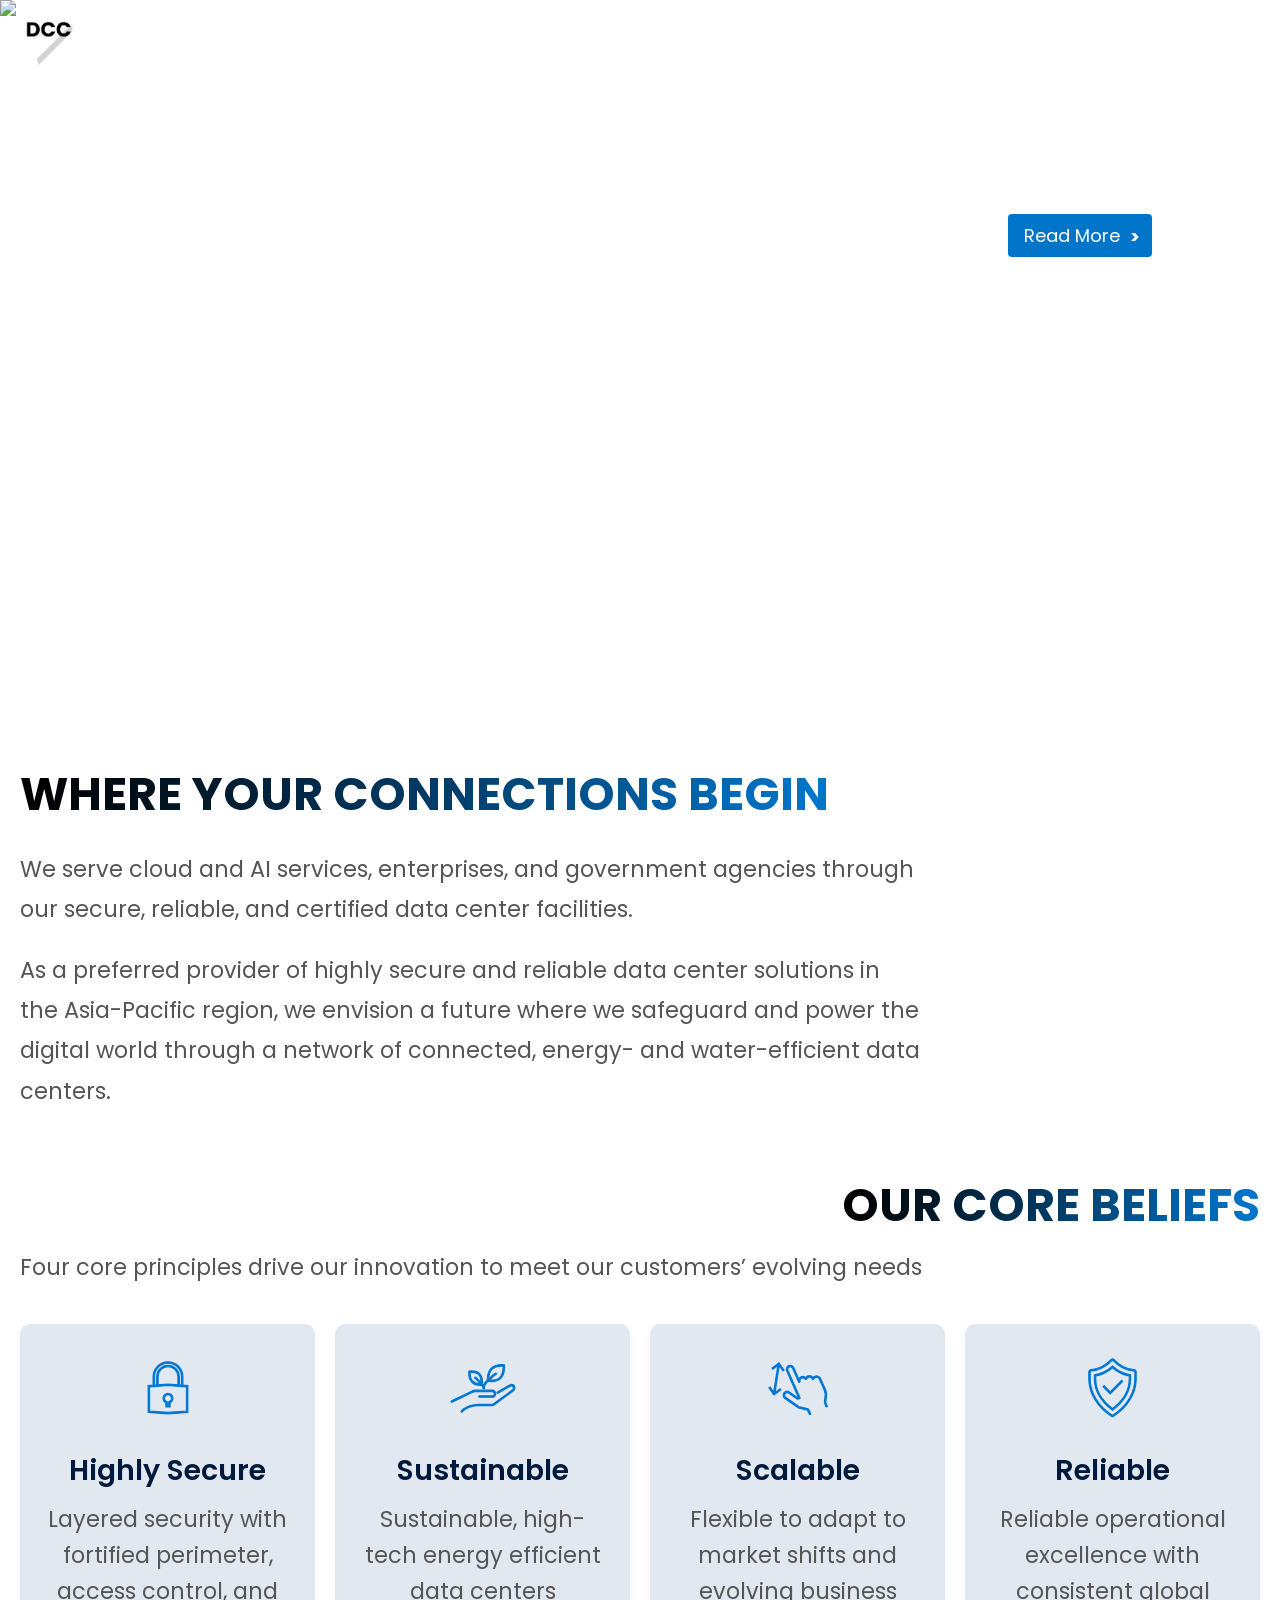
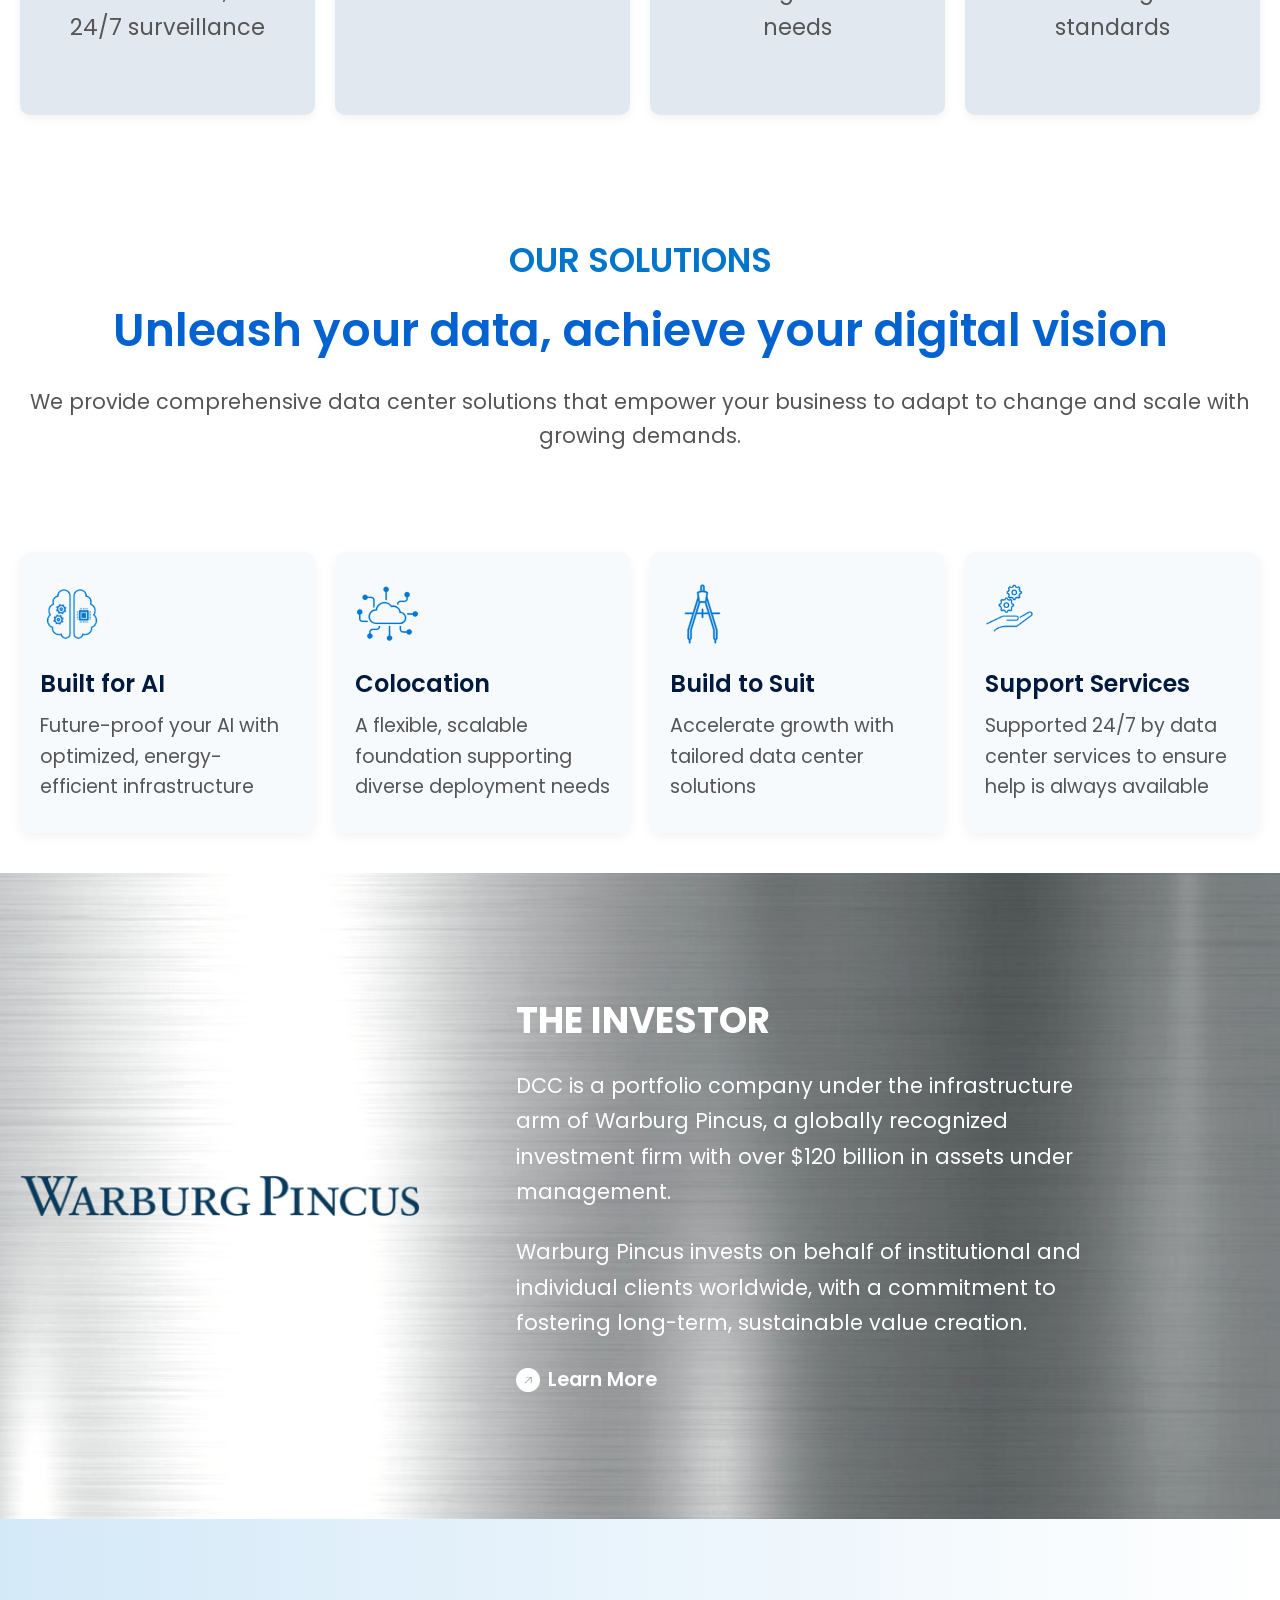
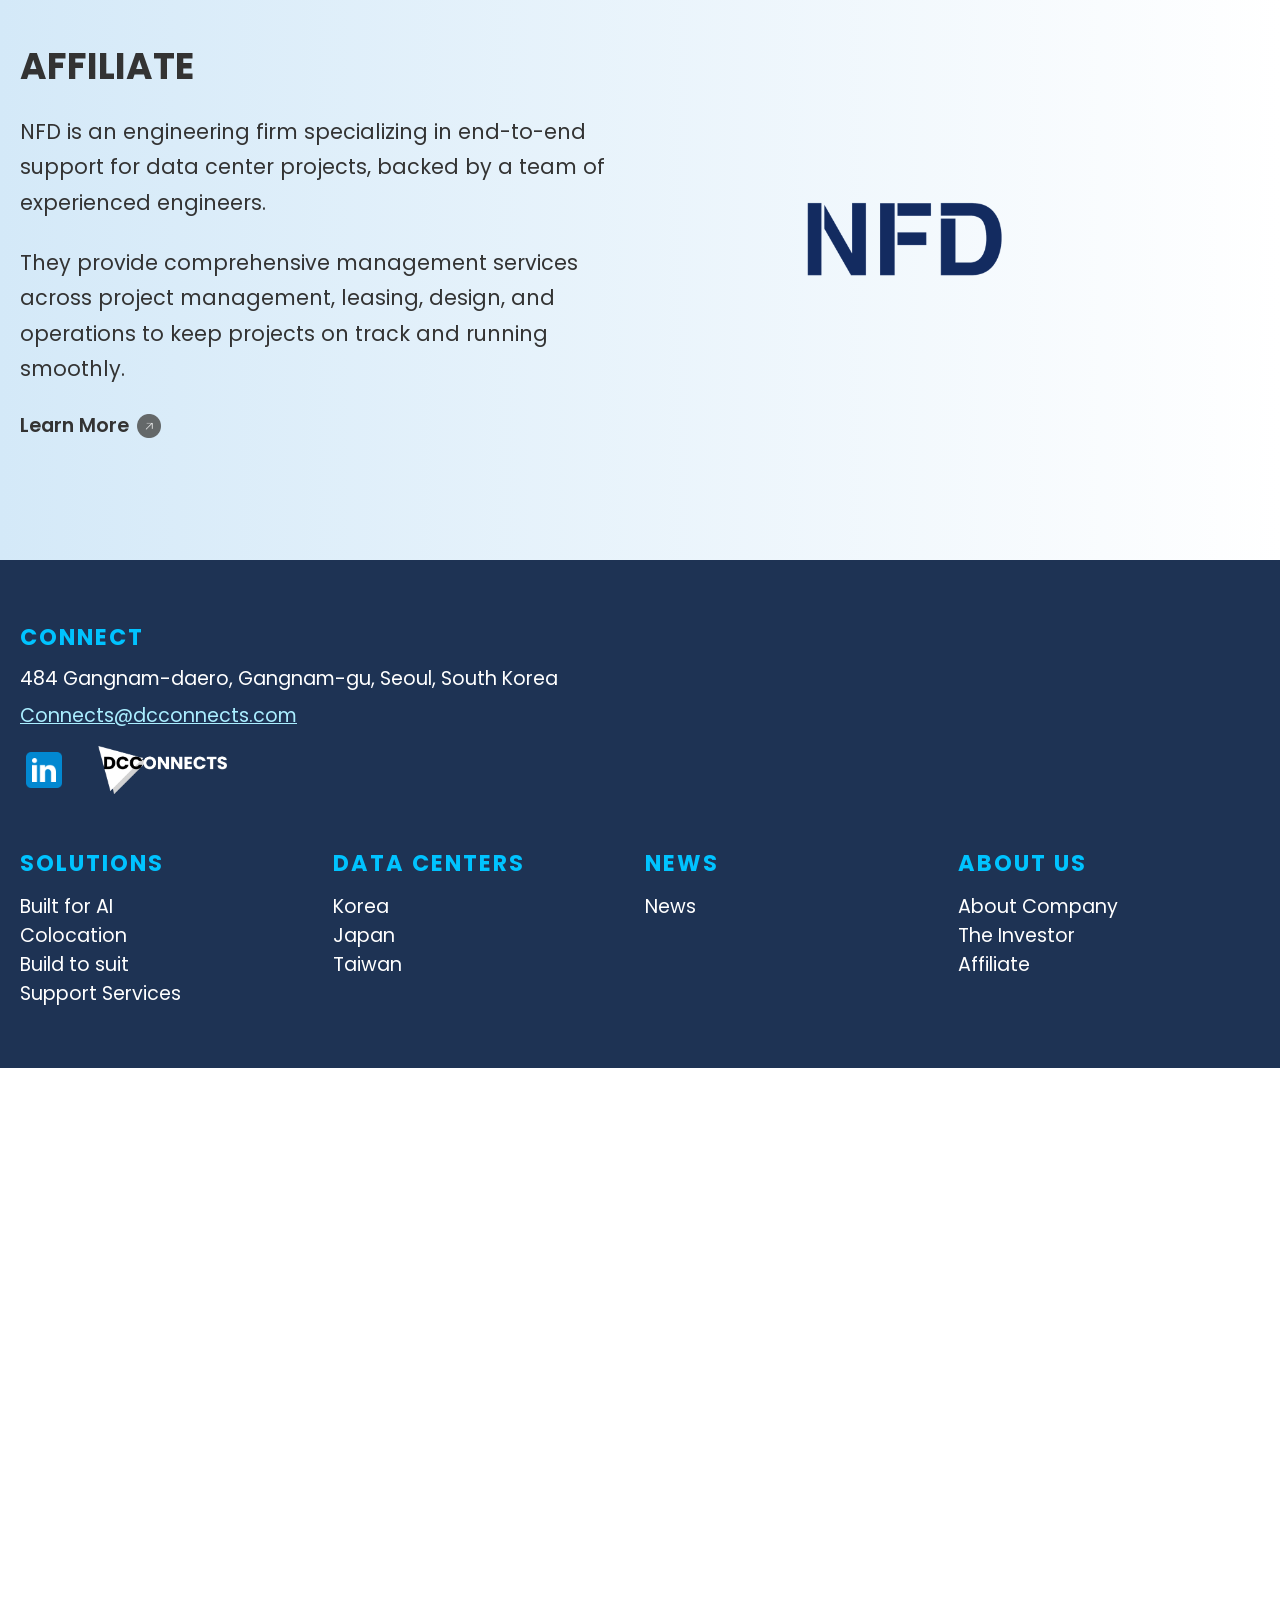
==== commit 7d2ca7f0: "fix 8.11 pptx fix 8.11 pptx" ====
--- a/index.html
+++ b/index.html
@@ -3,6 +3,20 @@
   <head>
     <meta charset="UTF-8" />
     <meta name="viewport" content="width=device-width, initial-scale=1.0" />
+    <meta
+      property="og:image"
+      content="images/BG Image/BG Image_01 Soul 01_cropped@2x.png"
+    />
+    <meta property="og:title" content="DCCONNECTS Inc." />
+    <meta
+      property="og:description"
+      content="Drive Your Future with Next Frontier Drive."
+    />
+    <meta
+      property="og:site_name"
+      content="Unleash your data, achieve your digital vision"
+    />
+    <meta property="og:url" content="https://dcconnects.kr" />
     <title>DC Connects</title>
     <link rel="stylesheet" href="css/common.css" />
     <link
@@ -28,7 +42,11 @@
       </div>
     </section>
     <section class="content">
-      <h2><span id="company" class="gradient-text">WHERE YOUR CONNECTIONS BEGIN</span></h2>
+      <h2>
+        <span id="company" class="gradient-text"
+          >WHERE YOUR CONNECTIONS BEGIN</span
+        >
+      </h2>
       <p>
         We serve cloud and AI services, enterprises, and government agencies
         through our secure, reliable, and certified data center facilities.
@@ -106,7 +124,10 @@
 
     <section class="solution-cards">
       <div class="solution-grid">
-        <div class="solution-card" onclick="window.location.href='built-ai.html'">
+        <div
+          class="solution-card"
+          onclick="window.location.href='built-ai.html'"
+        >
           <img
             src="images/Icons/Icon_02 Our Solution_01 Built for AI.png"
             alt="Built for AI"
@@ -116,7 +137,10 @@
             Future-proof your AI with optimized, energy-efficient infrastructure
           </p>
         </div>
-        <div class="solution-card" onclick="window.location.href='services.html#colocation-hero'">
+        <div
+          class="solution-card"
+          onclick="window.location.href='services.html#colocation-hero'"
+        >
           <img
             src="images/Icons/Icon_02 Our Solution_02 Colocation.svg"
             alt="Colocation"
@@ -126,7 +150,10 @@
             A flexible, scalable foundation supporting diverse deployment needs
           </p>
         </div>
-        <div class="solution-card" onclick="window.location.href='services.html#build-to-suit'">
+        <div
+          class="solution-card"
+          onclick="window.location.href='services.html#build-to-suit'"
+        >
           <img
             src="images/Icons/Icon_02 Our Solution_03 Build to Suit.svg"
             alt="Build to Suit"
@@ -134,7 +161,10 @@
           <h3>Build to Suit</h3>
           <p>Accelerate growth with tailored data center solutions</p>
         </div>
-        <div class="solution-card" onclick="window.location.href='services.html#support-services'">
+        <div
+          class="solution-card"
+          onclick="window.location.href='services.html#support-services'"
+        >
           <img
             src="images/Icons/Icon_02 Our Solution_04 Support Services.png"
             alt="Support Services"
@@ -168,7 +198,12 @@
               clients worldwide, with a commitment to fostering long-term,
               sustainable value creation.
             </p>
-            <a href="#" class="learn-more">
+            <a
+              href="https://www.warburgpincus.com"
+              class="learn-more"
+              target="_blank"
+              rel="noopener noreferrer"
+            >
               <img src="images/Button/Button_Learn More 01.png" alt="Arrow" />
               Learn More
             </a>
@@ -189,7 +224,7 @@
               management, leasing, design, and operations to keep projects on
               track and running smoothly.
             </p>
-            <a href="#" class="learn-more">
+            <a href="https://nfd.kr" class="learn-more">
               Learn More
               <img src="images/Button/Button_Learn More 02.png" alt="Arrow" />
             </a>
--- a/css/common.css
+++ b/css/common.css
@@ -413,6 +413,15 @@
     flex-direction: column;
     gap: 16px;
   }
+
+  nav ul .submenu {
+    display: none;
+  }
+
+  nav ul .dropdown.open .submenu {
+    display: block;
+  }
+
   nav ul li .submenu {
     position: relative;
     display: none;
@@ -470,12 +479,12 @@
   .banner-inner {
     position: relative;
     width: 100vw;
-    height: auto;
+    height: 350px;
     overflow: hidden;
   }
   #banner img {
     width: 100%;
-    height: auto;
+    height: 100%;
     display: block;
     object-fit: cover;
   }
@@ -484,14 +493,14 @@
     max-width: 380px;
     padding: 10px 15px;
     right: 5%;
-    top: 15%;
+    top: 18%;
     transform: translateY(-50%);
   }
   .hero-text h1 {
-    font-size: 5vw;
+    font-size: 6.8vw;
   }
   .hero-text a {
-    font-size: 2.5vw;
+    font-size: 4vw;
   }
   .content h2 {
     font-size: 2rem;
@@ -527,10 +536,10 @@
     font-size: 1.2rem;
   }
   .solution-card h3 {
-    font-size: 1.25rem;
+    font-size: 1.5rem;
   }
   .solution-card p {
-    font-size: 1.95rem;
+    font-size: 1.4rem;
   }
   .solution-card img {
     height: 52px;
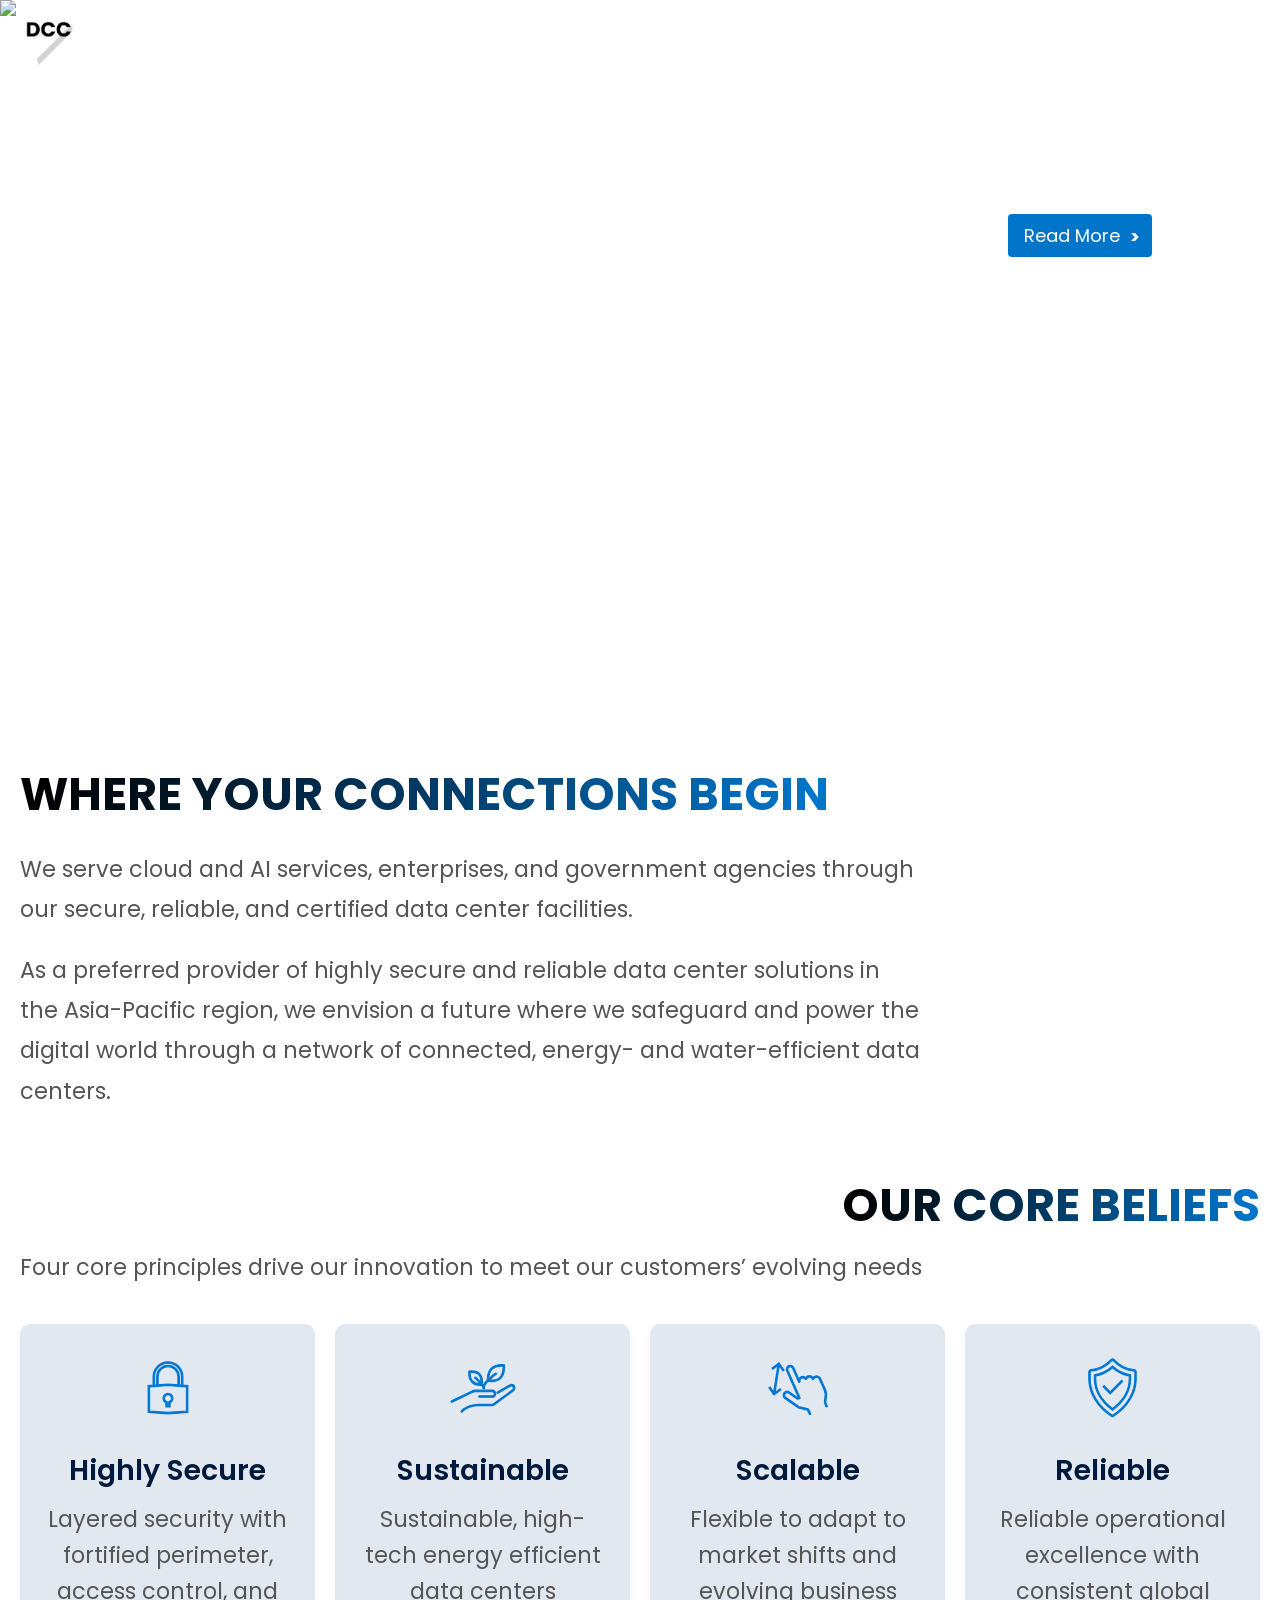
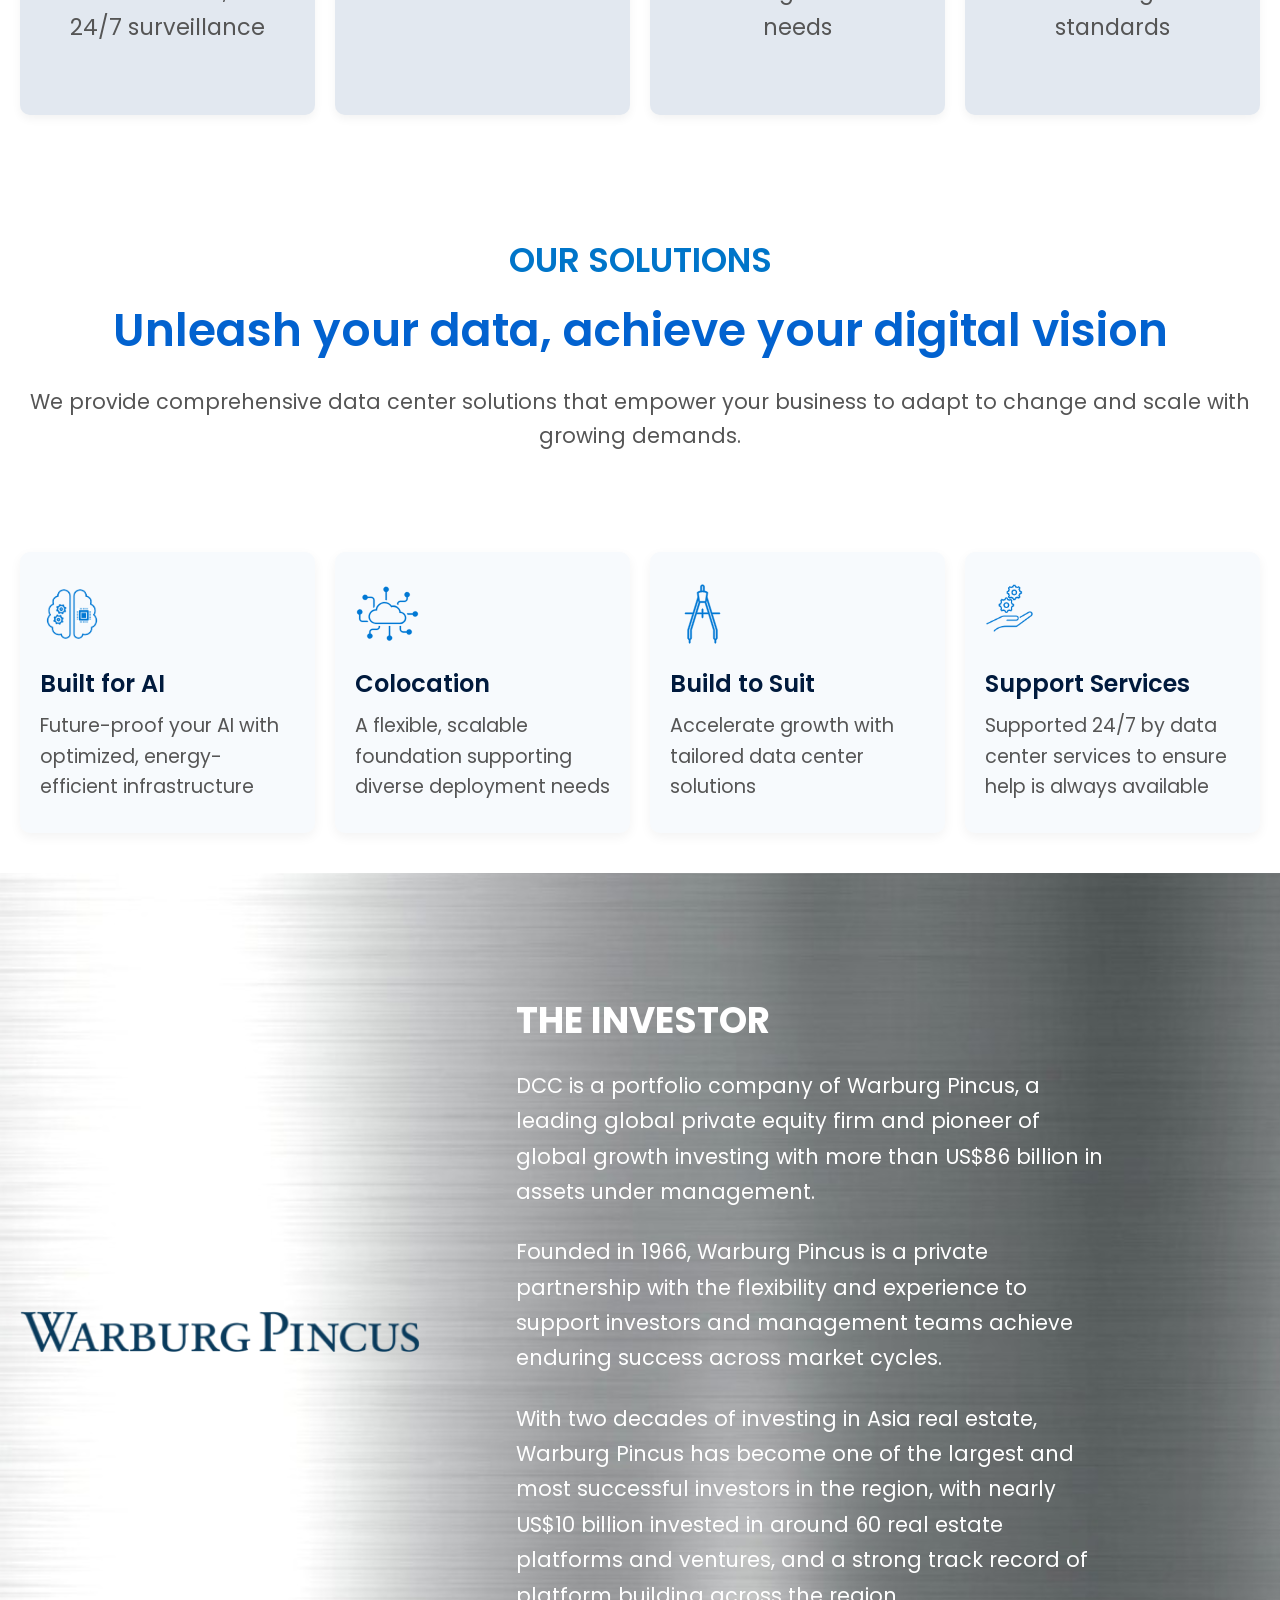
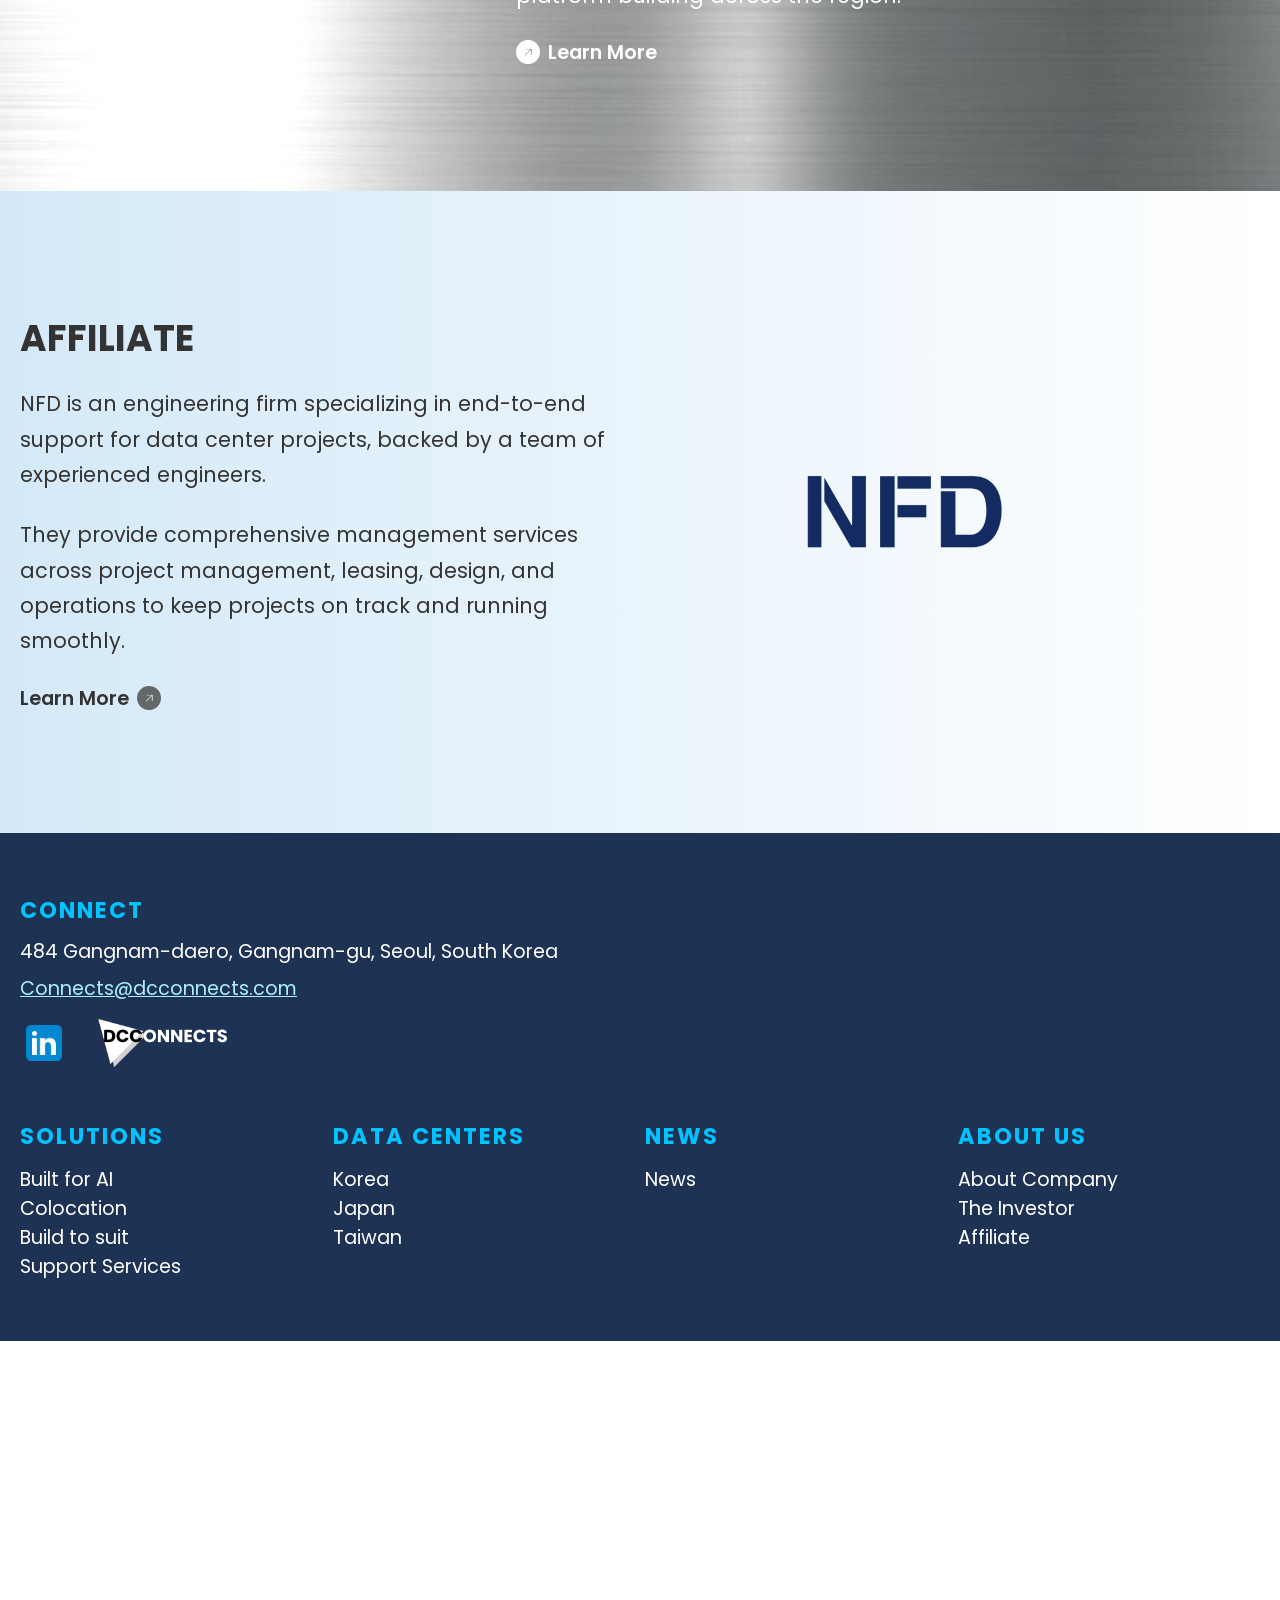
==== commit cff60934: "fix errors fix errors" ====
--- a/index.html
+++ b/index.html
@@ -23,7 +23,6 @@
       href="https://fonts.googleapis.com/css2?family=Poppins:wght@300;500;700&display=swap"
       rel="stylesheet"
     />
-    <style></style>
   </head>
   <body>
     <!-- Header 영역 불러오기 -->
@@ -189,14 +188,21 @@
           <div class="investor-text">
             <h2>THE INVESTOR</h2>
             <p>
-              DCC is a portfolio company under the infrastructure arm of Warburg
-              Pincus, a globally recognized investment firm with over $120
-              billion in assets under management.
-            </p>
-            <p>
-              Warburg Pincus invests on behalf of institutional and individual
-              clients worldwide, with a commitment to fostering long-term,
-              sustainable value creation.
+              DCC is a portfolio company of Warburg Pincus, a leading global
+              private equity firm and pioneer of global growth investing with
+              more than US$86 billion in assets under management.
+            </p>
+            <p>
+              Founded in 1966, Warburg Pincus is a private partnership with the
+              flexibility and experience to support investors and management
+              teams achieve enduring success across market cycles.
+            </p>
+            <p>
+              With two decades of investing in Asia real estate, Warburg Pincus
+              has become one of the largest and most successful investors in the
+              region, with nearly US$10 billion invested in around 60 real
+              estate platforms and ventures, and a strong track record of
+              platform building across the region.
             </p>
             <a
               href="https://www.warburgpincus.com"
@@ -224,7 +230,12 @@
               management, leasing, design, and operations to keep projects on
               track and running smoothly.
             </p>
-            <a href="https://nfd.kr" class="learn-more">
+            <a
+              href="https://nfd.kr"
+              class="learn-more"
+              target="_blank"
+              rel="noopener noreferrer"
+            >
               Learn More
               <img src="images/Button/Button_Learn More 02.png" alt="Arrow" />
             </a>
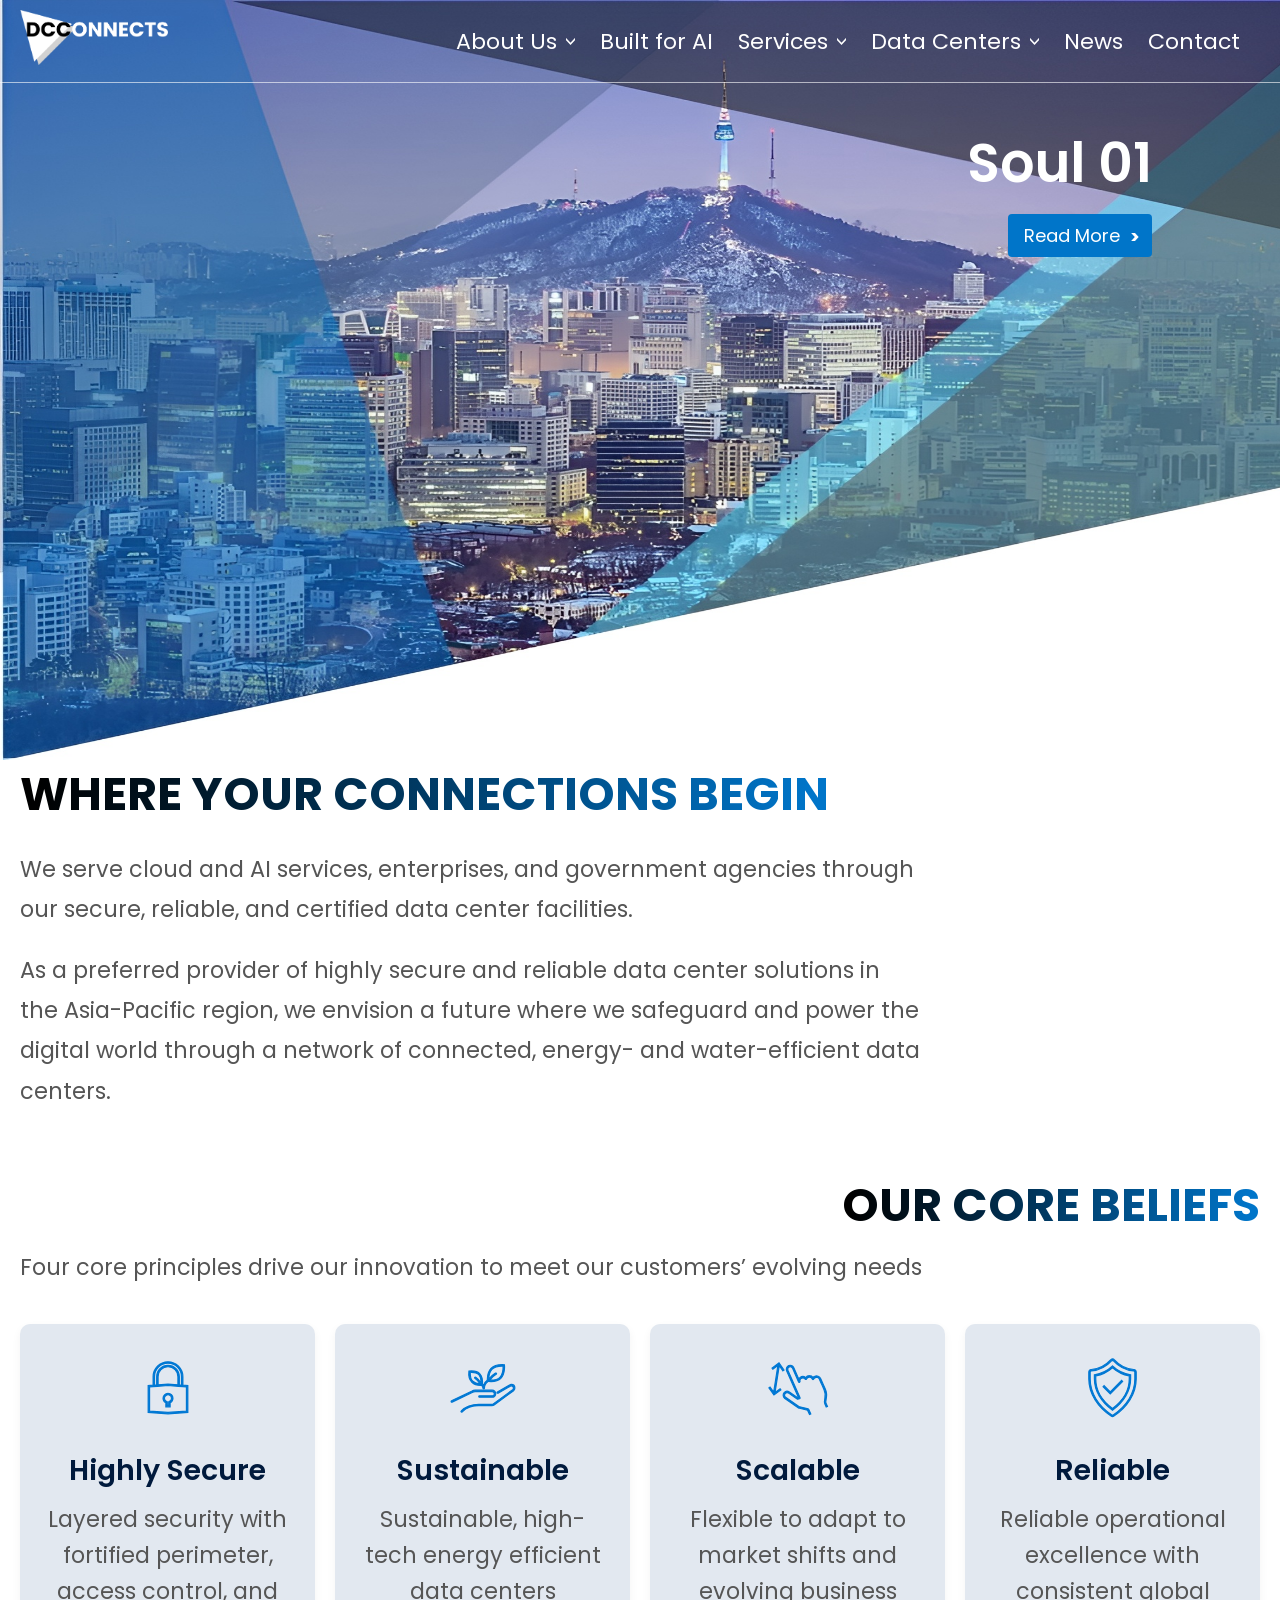
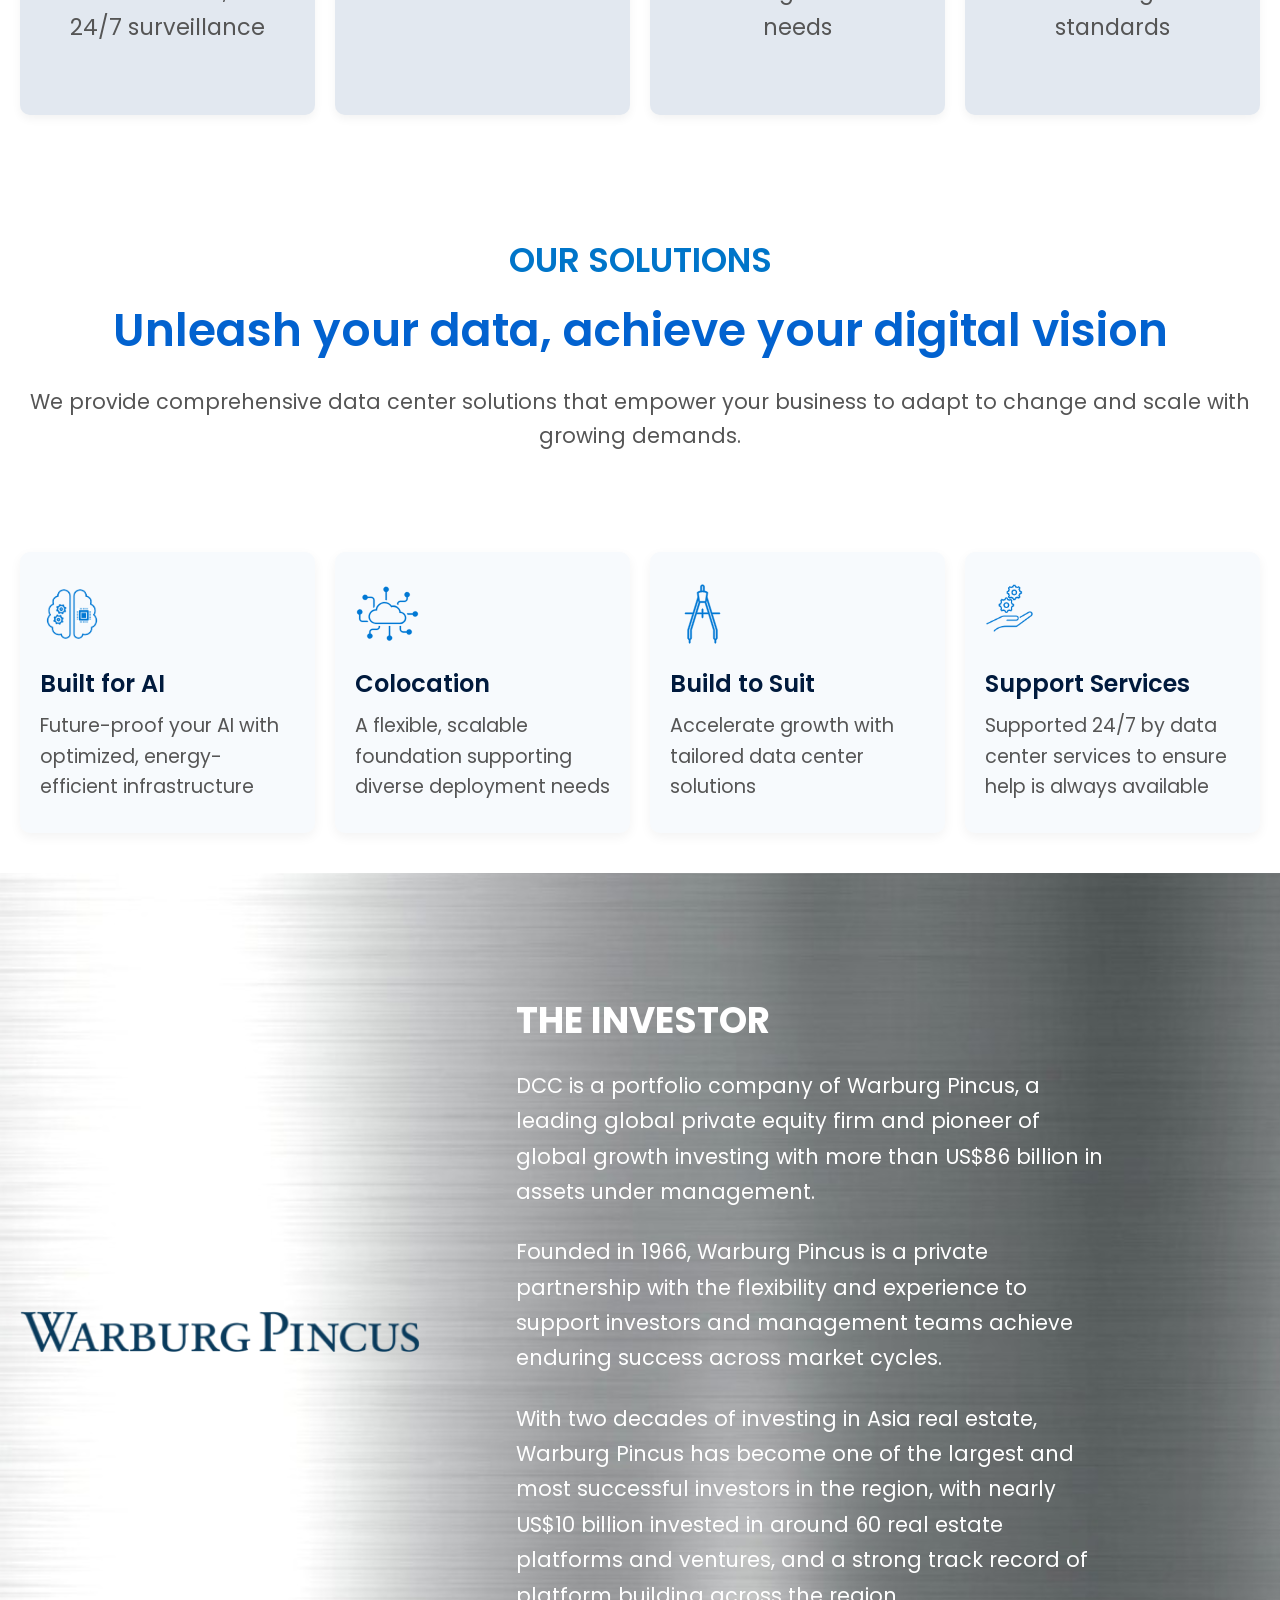
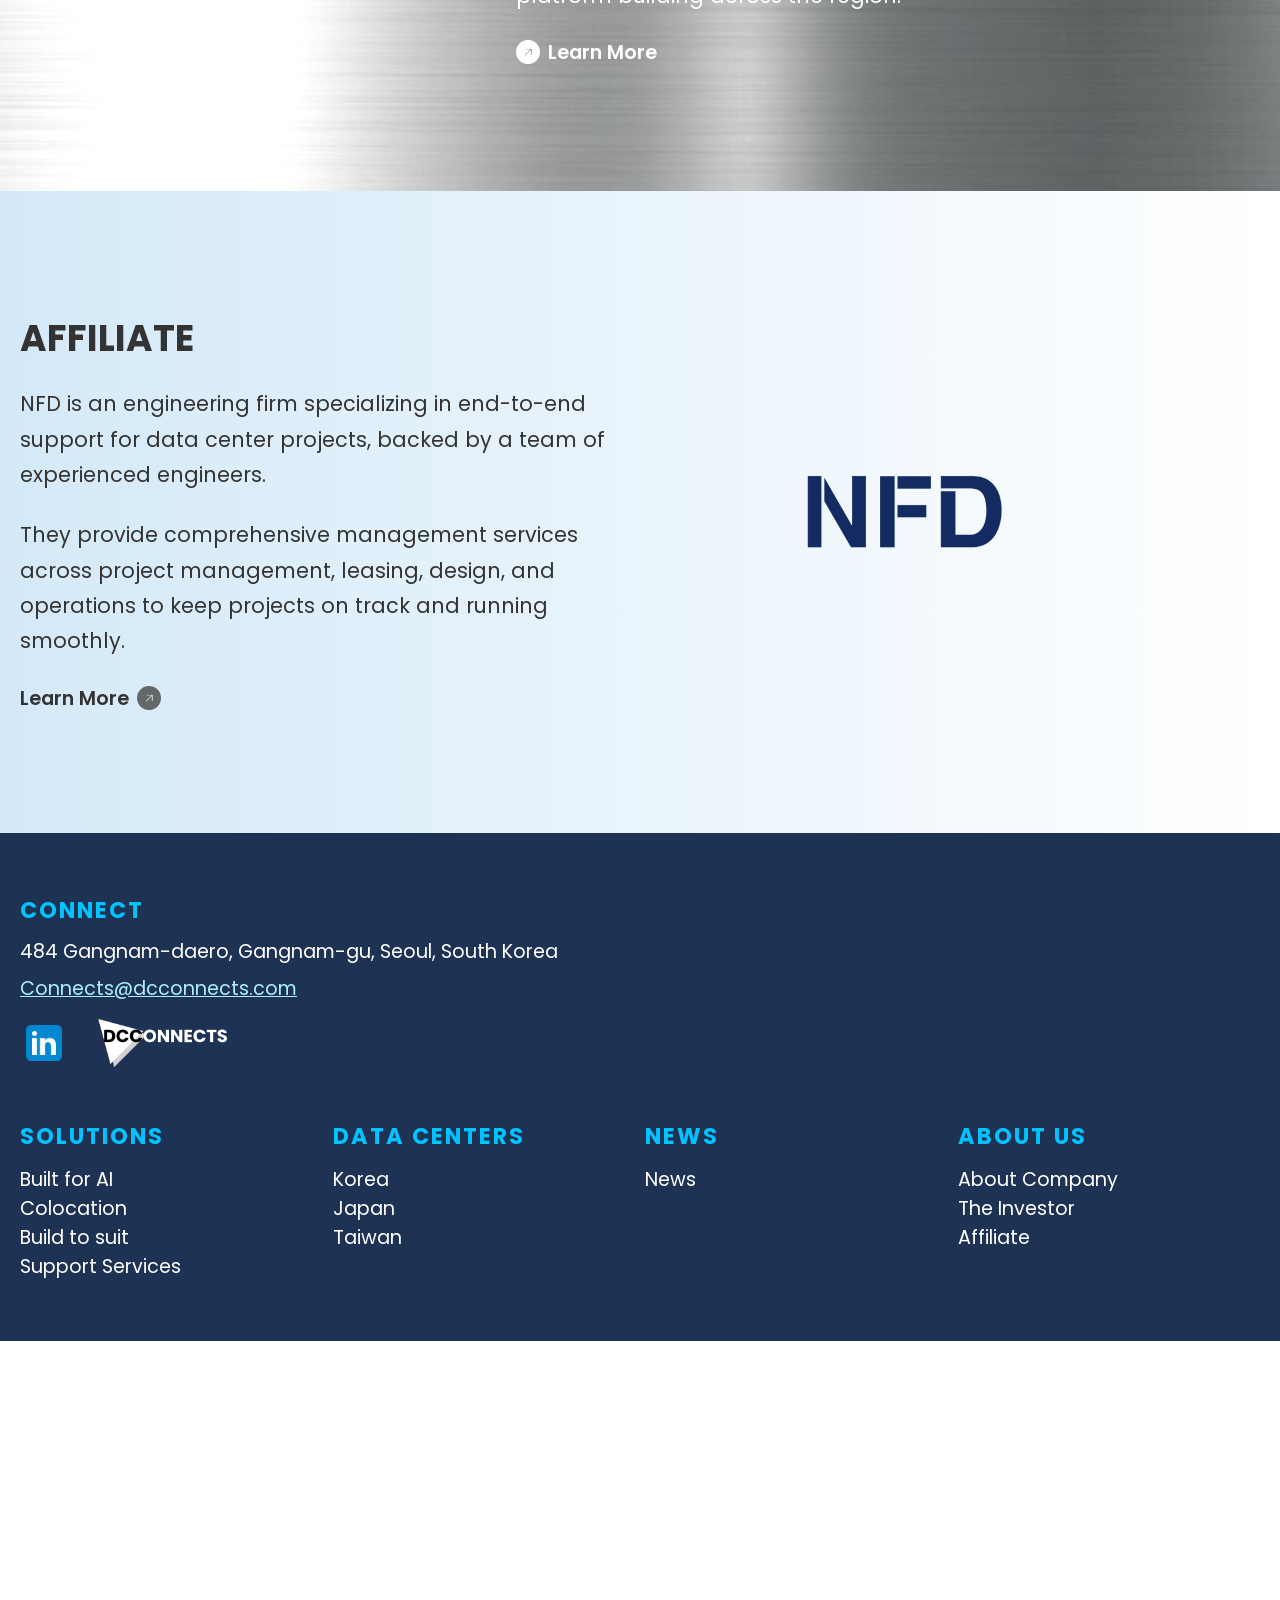
==== commit 49912256: "update index image update index image" ====
--- a/index.html
+++ b/index.html
@@ -31,7 +31,7 @@
     <section id="banner">
       <div class="banner-inner">
         <img
-          src="images/BG Image/BG Image_01 Soul 01_cropped@2x.png"
+          src="images/BG Image/BG Image_01 Soul 01@update_2x.png"
           alt="Banner"
         />
         <div class="hero-text">
